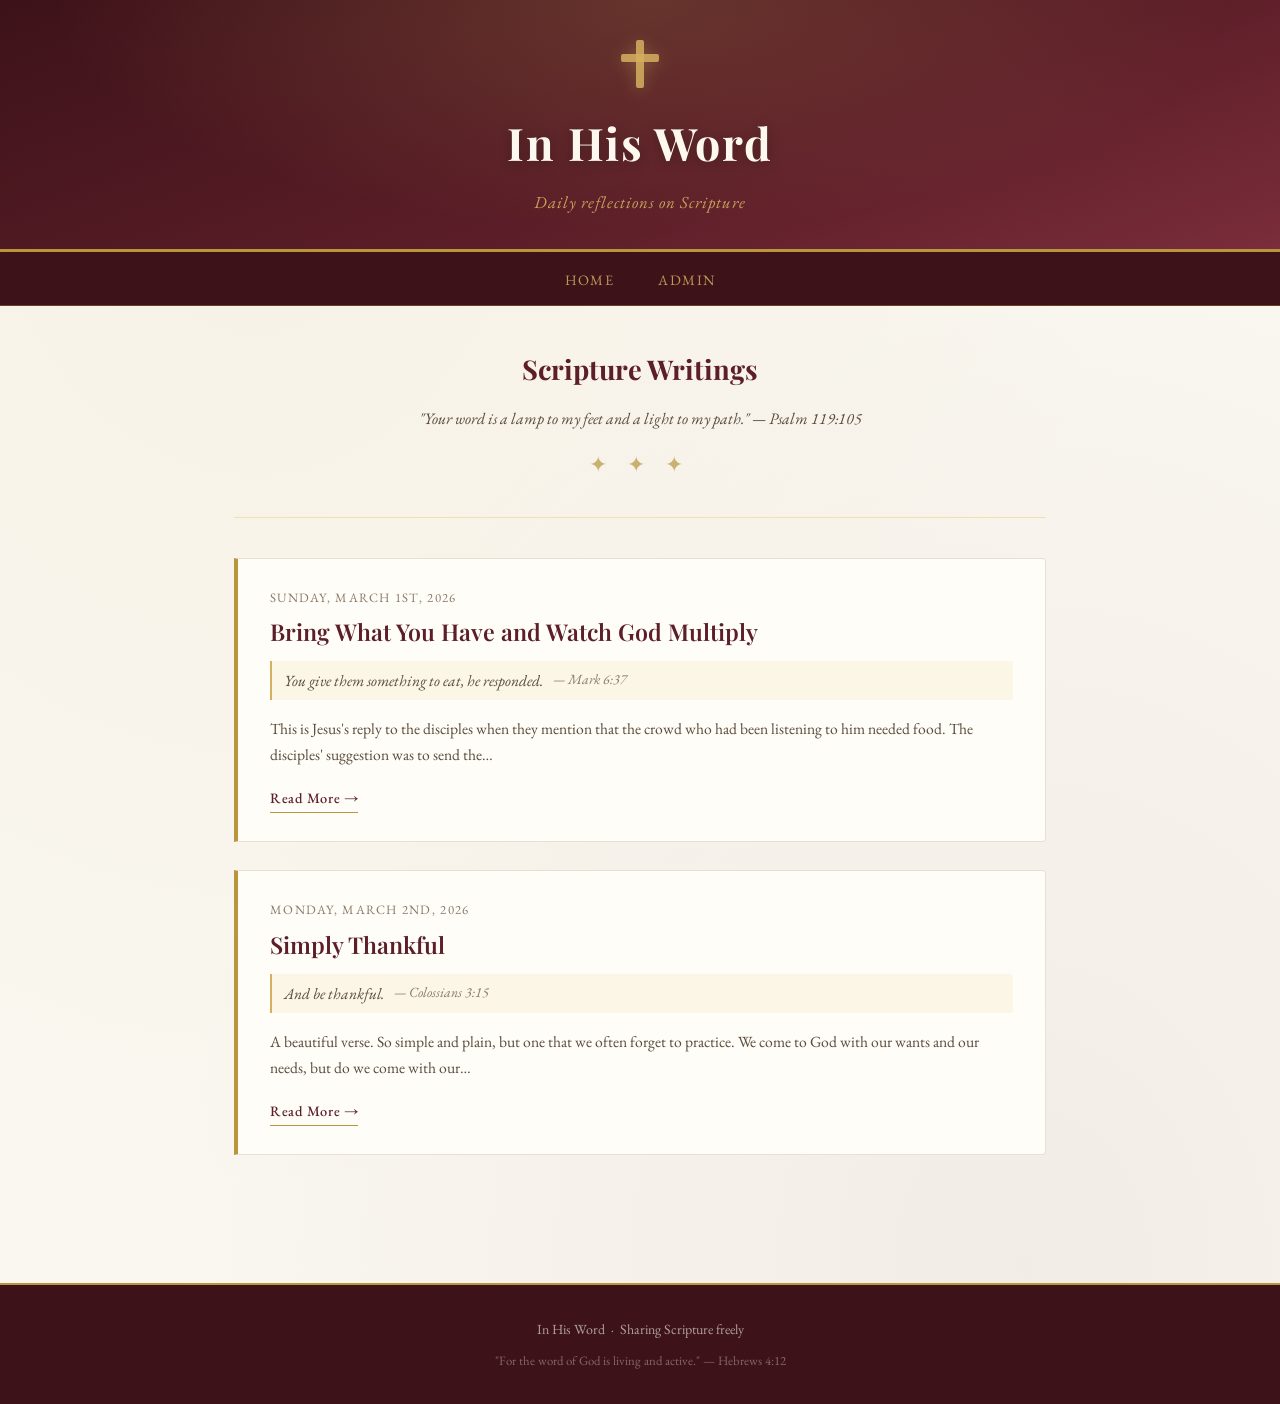
==== index.html @ f193660b "Initial commit: In HIs Word devotional website" ====
<!DOCTYPE html>
<html lang="en">
<head>
  <meta charset="UTF-8">
  <meta name="viewport" content="width=device-width, initial-scale=1.0">
  <title>In His Word – Daily Scripture Writings</title>
  <meta name="description" content="Daily devotional writings inspired by Scripture. Reflections on God's Word.">
  <link rel="stylesheet" href="css/styles.css">
  <!-- Favicon: small cross -->
  <link rel="icon" href="data:image/svg+xml,<svg xmlns='http://www.w3.org/2000/svg' viewBox='0 0 32 32'><rect x='13' y='2' width='6' height='28' rx='1' fill='%235c1e28'/><rect x='4' y='10' width='24' height='6' rx='1' fill='%235c1e28'/></svg>">
</head>
<body>

  <header>
    <!-- Cross icon -->
    <svg class="header-cross" width="38" height="48" viewBox="0 0 38 48" fill="none" xmlns="http://www.w3.org/2000/svg" aria-hidden="true">
      <rect x="15" y="0" width="8" height="48" rx="2" fill="rgba(212,176,96,0.85)"/>
      <rect x="0" y="14" width="38" height="8" rx="2" fill="rgba(212,176,96,0.85)"/>
    </svg>
    <h1 class="site-title">In His Word</h1>
    <p class="site-subtitle">Daily reflections on Scripture</p>
  </header>

  <nav>
    <a href="index.html">Home</a>
    <a href="admin.html">Admin</a>
  </nav>

  <main>
    <div class="section-header">
      <h2>Scripture Writings</h2>
      <p class="section-tagline">
        "Your word is a lamp to my feet and a light to my path." — Psalm 119:105
      </p>
      <span class="ornament">✦ ✦ ✦</span>
    </div>

    <div class="writings-grid" id="writings-container">
      <!-- Loaded by app.js -->
      <p style="text-align:center;color:var(--text-light);font-style:italic;">Loading writings…</p>
    </div>
  </main>

  <footer>
    <p>In His Word &nbsp;·&nbsp; Sharing Scripture freely</p>
    <p style="margin-top:0.5rem;font-size:0.8rem;opacity:0.6;">
      "For the word of God is living and active." — Hebrews 4:12
    </p>
  </footer>

  <script src="js/app.js"></script>
</body>
</html>
---- css/styles.css ----
@import url('https://fonts.googleapis.com/css2?family=Playfair+Display:ital,wght@0,400;0,600;0,700;1,400;1,600&family=EB+Garamond:ital,wght@0,400;0,500;1,400;1,500&display=swap');

:root {
  --parchment:       #faf7f0;
  --parchment-dark:  #f0ebe0;
  --parchment-mid:   #e8e0d0;
  --burgundy:        #5c1e28;
  --burgundy-light:  #7a2d3a;
  --burgundy-deep:   #3d1219;
  --gold:            #b8963e;
  --gold-light:      #d4b060;
  --gold-pale:       #f0e0b0;
  --text-dark:       #2a2018;
  --text-mid:        #5a4a3a;
  --text-light:      #8a7a6a;
  --white:           #fffdf8;
}

*, *::before, *::after { box-sizing: border-box; margin: 0; padding: 0; }

html { scroll-behavior: smooth; }

body {
  font-family: 'EB Garamond', Georgia, serif;
  font-size: 19px;
  line-height: 1.75;
  color: var(--text-dark);
  background-color: var(--parchment);
  background-image:
    radial-gradient(ellipse at 20% 10%, rgba(184,150,62,0.06) 0%, transparent 60%),
    radial-gradient(ellipse at 80% 90%, rgba(92,30,40,0.05) 0%, transparent 60%);
  min-height: 100vh;
}

/* ── HEADER ──────────────────────────────────────────── */
header {
  background: linear-gradient(160deg, var(--burgundy-deep) 0%, var(--burgundy) 60%, var(--burgundy-light) 100%);
  color: var(--white);
  padding: 2.5rem 1rem 2rem;
  text-align: center;
  position: relative;
  overflow: hidden;
  border-bottom: 3px solid var(--gold);
}

header::before {
  content: '';
  position: absolute; inset: 0;
  background:
    radial-gradient(ellipse at 50% 0%, rgba(212,176,96,0.18) 0%, transparent 65%);
  pointer-events: none;
}

.header-cross {
  display: block;
  margin: 0 auto 1rem;
  filter: drop-shadow(0 2px 8px rgba(212,176,96,0.4));
}

.site-title {
  font-family: 'Playfair Display', serif;
  font-size: clamp(1.8rem, 5vw, 2.8rem);
  font-weight: 700;
  letter-spacing: 0.04em;
  color: var(--white);
  text-shadow: 0 2px 12px rgba(0,0,0,0.3);
}

.site-title a { color: inherit; text-decoration: none; }

.site-subtitle {
  font-family: 'EB Garamond', serif;
  font-size: 1.05rem;
  color: var(--gold-light);
  font-style: italic;
  letter-spacing: 0.06em;
  margin-top: 0.35rem;
  opacity: 0.9;
}

/* ── NAV ─────────────────────────────────────────────── */
nav {
  background: var(--burgundy-deep);
  padding: 0.6rem 1rem;
  text-align: center;
  border-bottom: 1px solid rgba(184,150,62,0.35);
}

nav a {
  color: rgba(212,176,96,0.85);
  text-decoration: none;
  font-family: 'EB Garamond', serif;
  font-size: 0.9rem;
  letter-spacing: 0.1em;
  text-transform: uppercase;
  margin: 0 1.25rem;
  transition: color 0.2s;
}
nav a:hover { color: var(--gold-light); }

/* ── MAIN ────────────────────────────────────────────── */
main {
  max-width: 860px;
  margin: 0 auto;
  padding: 2.5rem 1.5rem 4rem;
}

/* ── SECTION HEADER ──────────────────────────────────── */
.section-header {
  text-align: center;
  margin-bottom: 2.5rem;
  padding-bottom: 2rem;
  border-bottom: 1px solid var(--gold-pale);
}

.section-header h2 {
  font-family: 'Playfair Display', serif;
  font-size: 1.7rem;
  color: var(--burgundy);
  margin-bottom: 0.75rem;
}

.section-tagline {
  color: var(--text-mid);
  font-style: italic;
  font-size: 1rem;
}

.ornament {
  color: var(--gold);
  font-size: 1.4rem;
  letter-spacing: 0.5rem;
  display: block;
  margin: 0.75rem 0 0;
  opacity: 0.7;
}

/* ── WRITINGS GRID ───────────────────────────────────── */
.writings-grid { display: grid; gap: 1.75rem; }

.writing-card {
  background: var(--white);
  border: 1px solid var(--parchment-mid);
  border-left: 4px solid var(--gold);
  border-radius: 0 4px 4px 0;
  padding: 1.75rem 2rem;
  text-decoration: none;
  color: inherit;
  display: block;
  transition: box-shadow 0.25s, transform 0.25s, border-left-color 0.25s;
}

.writing-card:hover {
  box-shadow: 0 6px 24px rgba(92,30,40,0.1), 0 1px 4px rgba(0,0,0,0.06);
  transform: translateY(-3px);
  border-left-color: var(--burgundy);
}

.card-date {
  font-size: 0.8rem;
  color: var(--text-light);
  letter-spacing: 0.1em;
  text-transform: uppercase;
  margin-bottom: 0.5rem;
}

.card-title {
  font-family: 'Playfair Display', serif;
  font-size: 1.45rem;
  font-weight: 600;
  color: var(--burgundy);
  line-height: 1.3;
  margin-bottom: 0.85rem;
}

.card-scripture {
  display: flex;
  align-items: flex-start;
  gap: 0.6rem;
  font-style: italic;
  color: var(--text-mid);
  font-size: 0.975rem;
  padding: 0.5rem 0.75rem;
  border-left: 2px solid var(--gold-light);
  background: rgba(240,224,176,0.25);
  border-radius: 0 3px 3px 0;
  margin-bottom: 1rem;
  line-height: 1.5;
}

.card-excerpt {
  color: var(--text-mid);
  font-size: 0.975rem;
  line-height: 1.65;
}

.read-more {
  display: inline-block;
  margin-top: 1.1rem;
  color: var(--burgundy);
  font-size: 0.9rem;
  font-weight: 500;
  letter-spacing: 0.04em;
  border-bottom: 1px solid var(--gold);
  padding-bottom: 2px;
}

/* ── INDIVIDUAL WRITING ──────────────────────────────── */
.back-link {
  display: inline-flex;
  align-items: center;
  gap: 0.4rem;
  color: var(--text-mid);
  text-decoration: none;
  font-size: 0.875rem;
  letter-spacing: 0.05em;
  text-transform: uppercase;
  margin-bottom: 2rem;
  transition: color 0.2s;
  border-bottom: 1px solid transparent;
  padding-bottom: 1px;
}
.back-link:hover { color: var(--burgundy); border-color: var(--gold); }

.writing-header {
  text-align: center;
  padding: 1rem 0 2.5rem;
  margin-bottom: 2.5rem;
  border-bottom: 1px solid var(--gold-pale);
  position: relative;
}

.writing-date {
  font-size: 0.8rem;
  color: var(--text-light);
  letter-spacing: 0.12em;
  text-transform: uppercase;
  margin-bottom: 1rem;
}

.writing-title {
  font-family: 'Playfair Display', serif;
  font-size: clamp(1.75rem, 4vw, 2.4rem);
  font-weight: 700;
  color: var(--burgundy);
  line-height: 1.25;
  margin-bottom: 1.75rem;
}

.main-scripture {
  max-width: 580px;
  margin: 0 auto;
  background: linear-gradient(135deg, rgba(240,224,176,0.6), rgba(240,224,176,0.3));
  border: 1px solid var(--gold-pale);
  border-left: 4px solid var(--gold);
  padding: 1.1rem 1.75rem 1.25rem;
  border-radius: 0 6px 6px 0;
  position: relative;
}

.main-scripture::before {
  content: '\201C';
  font-family: 'Playfair Display', serif;
  font-size: 4rem;
  color: var(--gold);
  opacity: 0.35;
  position: absolute;
  top: -0.5rem;
  left: 0.75rem;
  line-height: 1;
}

.main-scripture p {
  font-style: italic;
  font-size: 1.15rem;
  color: var(--text-dark);
  line-height: 1.65;
  margin: 0;
  padding-left: 1.5rem;
}

.scripture-ref {
  display: block;
  margin-top: 0.6rem;
  font-style: normal;
  font-size: 0.875rem;
  color: var(--text-mid);
  text-align: right;
  font-weight: 500;
  letter-spacing: 0.04em;
  padding-left: 1.5rem;
}

/* ── WRITING CONTENT ─────────────────────────────────── */
.writing-content {
  font-size: 1.075rem;
  line-height: 1.85;
  color: var(--text-dark);
}

.writing-content p { margin-bottom: 1.3rem; }

.writing-content blockquote {
  background: linear-gradient(135deg, rgba(240,224,176,0.5), rgba(240,224,176,0.2));
  border-left: 4px solid var(--gold);
  border: 1px solid var(--gold-pale);
  border-left: 4px solid var(--gold);
  margin: 1.75rem 0;
  padding: 1rem 1.5rem 1rem 1.75rem;
  border-radius: 0 6px 6px 0;
  font-style: italic;
  color: var(--text-dark);
  font-size: 1.05rem;
  position: relative;
}

.writing-content blockquote p { margin: 0; }

.writing-content strong {
  color: var(--burgundy);
  font-weight: 600;
}

.writing-content hr {
  border: none;
  border-top: 1px solid var(--gold-pale);
  margin: 2.5rem 0;
}

.writing-content ol,
.writing-content ul {
  margin: 1rem 0 1.25rem 1.75rem;
}

.writing-content li { margin-bottom: 0.5rem; }

/* Poem / verse block */
.poem {
  background: var(--parchment-dark);
  border: 1px solid var(--parchment-mid);
  border-top: 2px solid var(--gold);
  border-bottom: 2px solid var(--gold);
  padding: 1.75rem 2rem;
  text-align: center;
  font-style: italic;
  font-size: 1.1rem;
  line-height: 2.1;
  border-radius: 4px;
  margin: 2.5rem 0;
  color: var(--text-dark);
  position: relative;
}

.poem::before,
.poem::after {
  content: '✦';
  display: block;
  color: var(--gold);
  font-style: normal;
  font-size: 0.85rem;
  opacity: 0.6;
  margin-bottom: 0.75rem;
}
.poem::after { margin-bottom: 0; margin-top: 0.75rem; }

/* ── DECORATIVE DIVIDER ──────────────────────────────── */
.divider {
  display: flex;
  align-items: center;
  gap: 1rem;
  margin: 2.5rem 0;
  color: var(--gold);
}
.divider::before, .divider::after {
  content: '';
  flex: 1;
  height: 1px;
  background: linear-gradient(to right, transparent, var(--gold-pale), transparent);
}
.divider-icon { font-size: 1rem; opacity: 0.7; }

/* ── COMMENTS ────────────────────────────────────────── */
.comments-section {
  margin-top: 3.5rem;
  padding-top: 2.5rem;
  border-top: 1px solid var(--gold-pale);
}

.comments-section h3 {
  font-family: 'Playfair Display', serif;
  font-size: 1.35rem;
  color: var(--burgundy);
  text-align: center;
  margin-bottom: 0.5rem;
}

.comments-note {
  text-align: center;
  color: var(--text-light);
  font-size: 0.9rem;
  font-style: italic;
  margin-bottom: 1.5rem;
}

/* ── FOOTER ──────────────────────────────────────────── */
footer {
  background: var(--burgundy-deep);
  color: rgba(255,253,248,0.6);
  text-align: center;
  padding: 2rem 1rem;
  font-size: 0.875rem;
  border-top: 2px solid var(--gold);
  margin-top: 4rem;
}

footer p + p { margin-top: 0.4rem; }
footer a { color: var(--gold-light); text-decoration: none; }
footer a:hover { text-decoration: underline; }

/* ── ADMIN PAGE ──────────────────────────────────────── */
.admin-wrap {
  max-width: 720px;
  margin: 2.5rem auto;
}

.admin-box {
  background: var(--white);
  border: 1px solid var(--parchment-mid);
  border-radius: 6px;
  padding: 2.25rem 2.5rem;
  margin-bottom: 1.5rem;
}

.admin-box h2 {
  font-family: 'Playfair Display', serif;
  font-size: 1.5rem;
  color: var(--burgundy);
  margin-bottom: 0.4rem;
}

.admin-box .subtitle {
  color: var(--text-light);
  font-size: 0.9rem;
  font-style: italic;
  margin-bottom: 1.75rem;
  border-bottom: 1px solid var(--parchment-mid);
  padding-bottom: 1rem;
}

.form-row { display: grid; grid-template-columns: 1fr 1fr; gap: 1rem; }

.form-group { margin-bottom: 1.1rem; }

.form-group label {
  display: block;
  font-size: 0.85rem;
  color: var(--text-mid);
  letter-spacing: 0.04em;
  font-weight: 500;
  margin-bottom: 0.35rem;
  text-transform: uppercase;
}

.form-group input,
.form-group textarea,
.form-group select {
  width: 100%;
  padding: 0.6rem 0.85rem;
  border: 1px solid var(--parchment-mid);
  border-radius: 4px;
  font-family: 'EB Garamond', serif;
  font-size: 1rem;
  background: var(--parchment);
  color: var(--text-dark);
  transition: border-color 0.2s, box-shadow 0.2s;
  line-height: 1.5;
}

.form-group input[type="password"] {
  font-family: monospace;
  letter-spacing: 0.1em;
}

.form-group input:focus,
.form-group textarea:focus {
  outline: none;
  border-color: var(--gold);
  box-shadow: 0 0 0 3px rgba(184,150,62,0.15);
}

.form-group textarea {
  min-height: 280px;
  resize: vertical;
  font-size: 0.95rem;
  line-height: 1.6;
}

.field-hint {
  font-size: 0.8rem;
  color: var(--text-light);
  font-style: italic;
  margin-top: 0.25rem;
}

.btn {
  display: inline-flex;
  align-items: center;
  gap: 0.5rem;
  background: var(--burgundy);
  color: var(--white);
  border: none;
  padding: 0.7rem 2rem;
  font-family: 'EB Garamond', serif;
  font-size: 1rem;
  letter-spacing: 0.06em;
  cursor: pointer;
  border-radius: 4px;
  transition: background 0.2s, transform 0.15s;
}
.btn:hover { background: var(--burgundy-light); transform: translateY(-1px); }
.btn:active { transform: translateY(0); }
.btn:disabled { opacity: 0.55; cursor: not-allowed; transform: none; }
.btn-sm { padding: 0.45rem 1.2rem; font-size: 0.9rem; }

.status-msg {
  margin-top: 1rem;
  padding: 0.75rem 1rem;
  border-radius: 4px;
  font-size: 0.95rem;
  display: none;
}
.status-msg.show { display: block; }
.status-success { background: #d4edda; color: #155724; border: 1px solid #c3e6cb; }
.status-error   { background: #f8d7da; color: #721c24; border: 1px solid #f5c6cb; }
.status-info    { background: #d1ecf1; color: #0c5460; border: 1px solid #bee5eb; }

.settings-toggle {
  color: var(--text-light);
  font-size: 0.85rem;
  cursor: pointer;
  display: flex;
  align-items: center;
  gap: 0.4rem;
  margin-bottom: 0.75rem;
  user-select: none;
}
.settings-toggle:hover { color: var(--burgundy); }

.preview-panel {
  background: var(--parchment);
  border: 1px solid var(--parchment-mid);
  border-radius: 4px;
  padding: 1rem 1.25rem;
  font-size: 0.95rem;
  line-height: 1.7;
  min-height: 120px;
  color: var(--text-dark);
  margin-top: 0.5rem;
}

.preview-panel blockquote {
  background: rgba(240,224,176,0.4);
  border-left: 3px solid var(--gold);
  padding: 0.5rem 1rem;
  font-style: italic;
  margin: 0.75rem 0;
  border-radius: 0 3px 3px 0;
}

.preview-panel strong { color: var(--burgundy); }

/* ── 404 PAGE ────────────────────────────────────────── */
.not-found {
  text-align: center;
  padding: 4rem 1rem;
}
.not-found h2 {
  font-family: 'Playfair Display', serif;
  color: var(--burgundy);
  font-size: 2rem;
  margin-bottom: 1rem;
}
.not-found p { color: var(--text-mid); margin-bottom: 1.5rem; }

/* ── RESPONSIVE ──────────────────────────────────────── */
@media (max-width: 640px) {
  header { padding: 2rem 1rem 1.5rem; }
  main { padding: 1.75rem 1rem 3rem; }
  .writing-card { padding: 1.25rem 1.25rem; }
  .admin-box { padding: 1.5rem 1.25rem; }
  .form-row { grid-template-columns: 1fr; }
  .main-scripture p { padding-left: 0.5rem; }
  .main-scripture::before { display: none; }
}

@media (max-width: 400px) {
  .writing-title { font-size: 1.6rem; }
  body { font-size: 17px; }
}
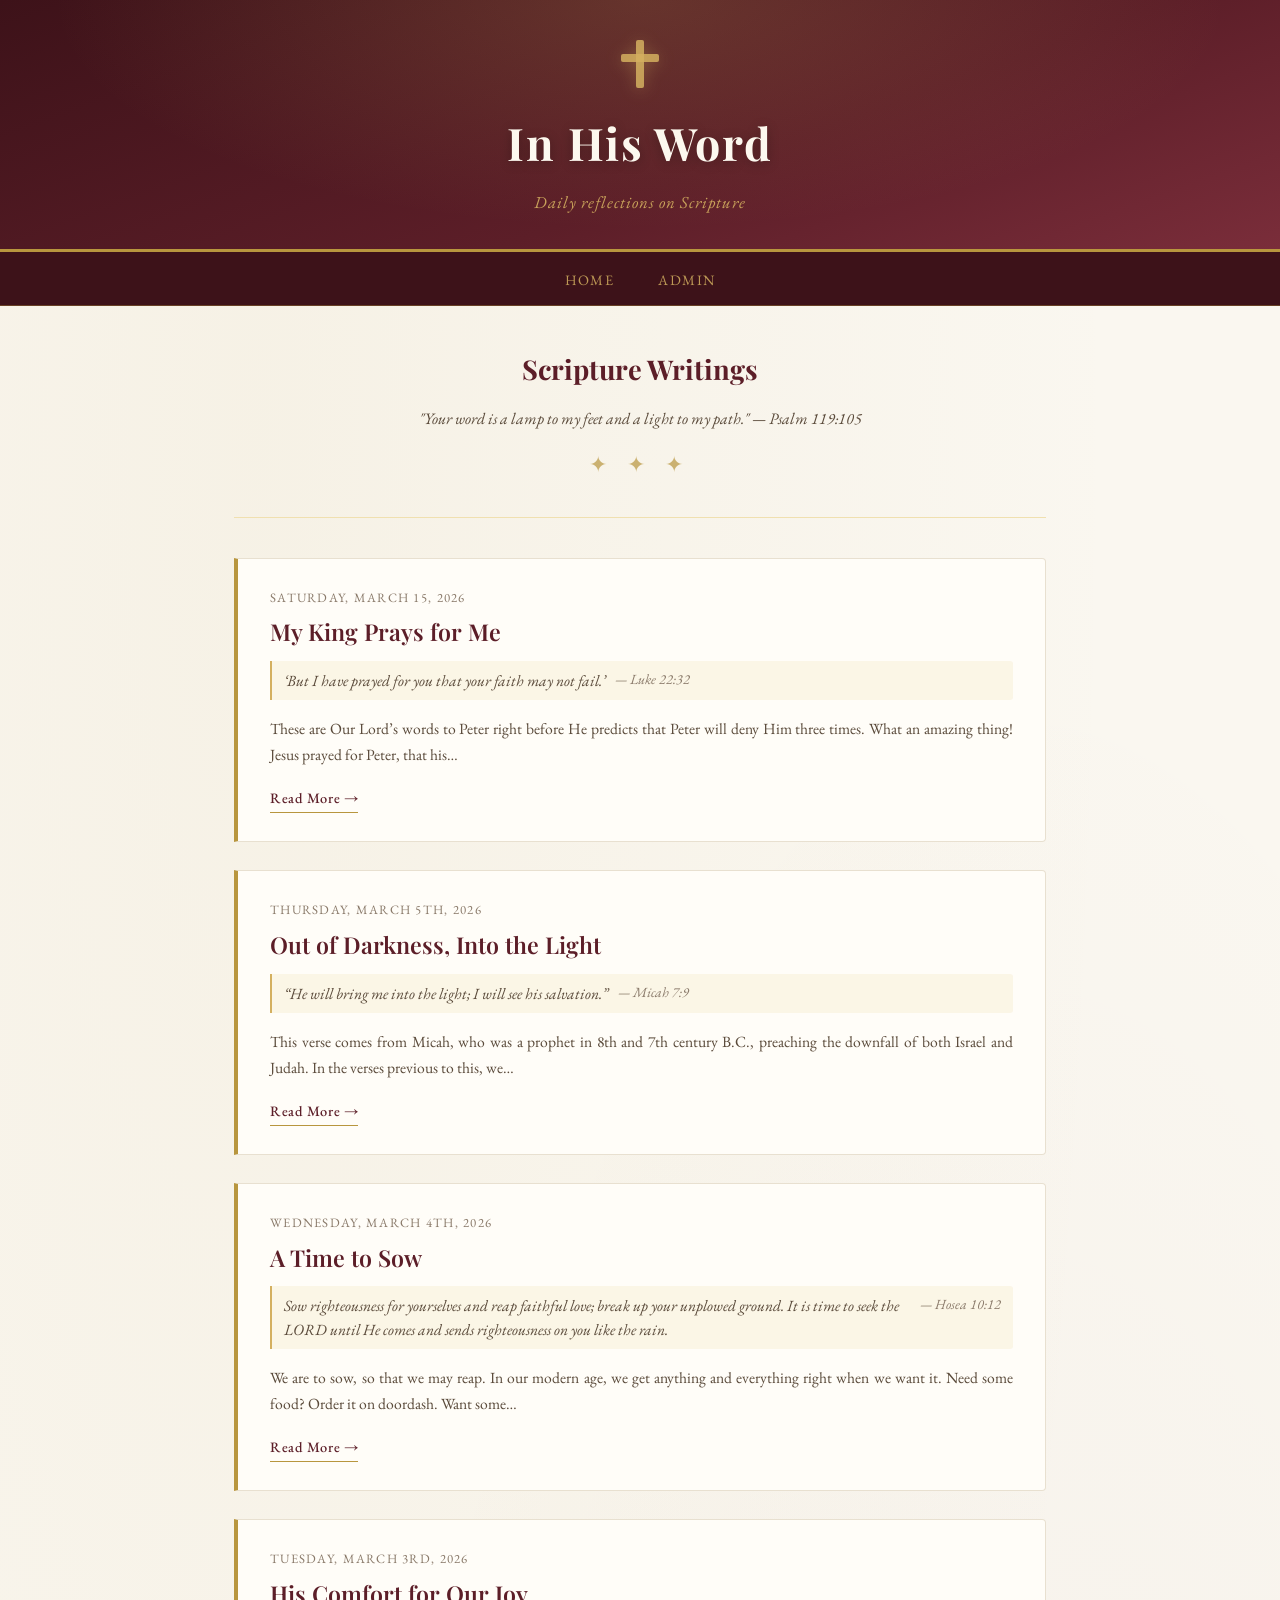
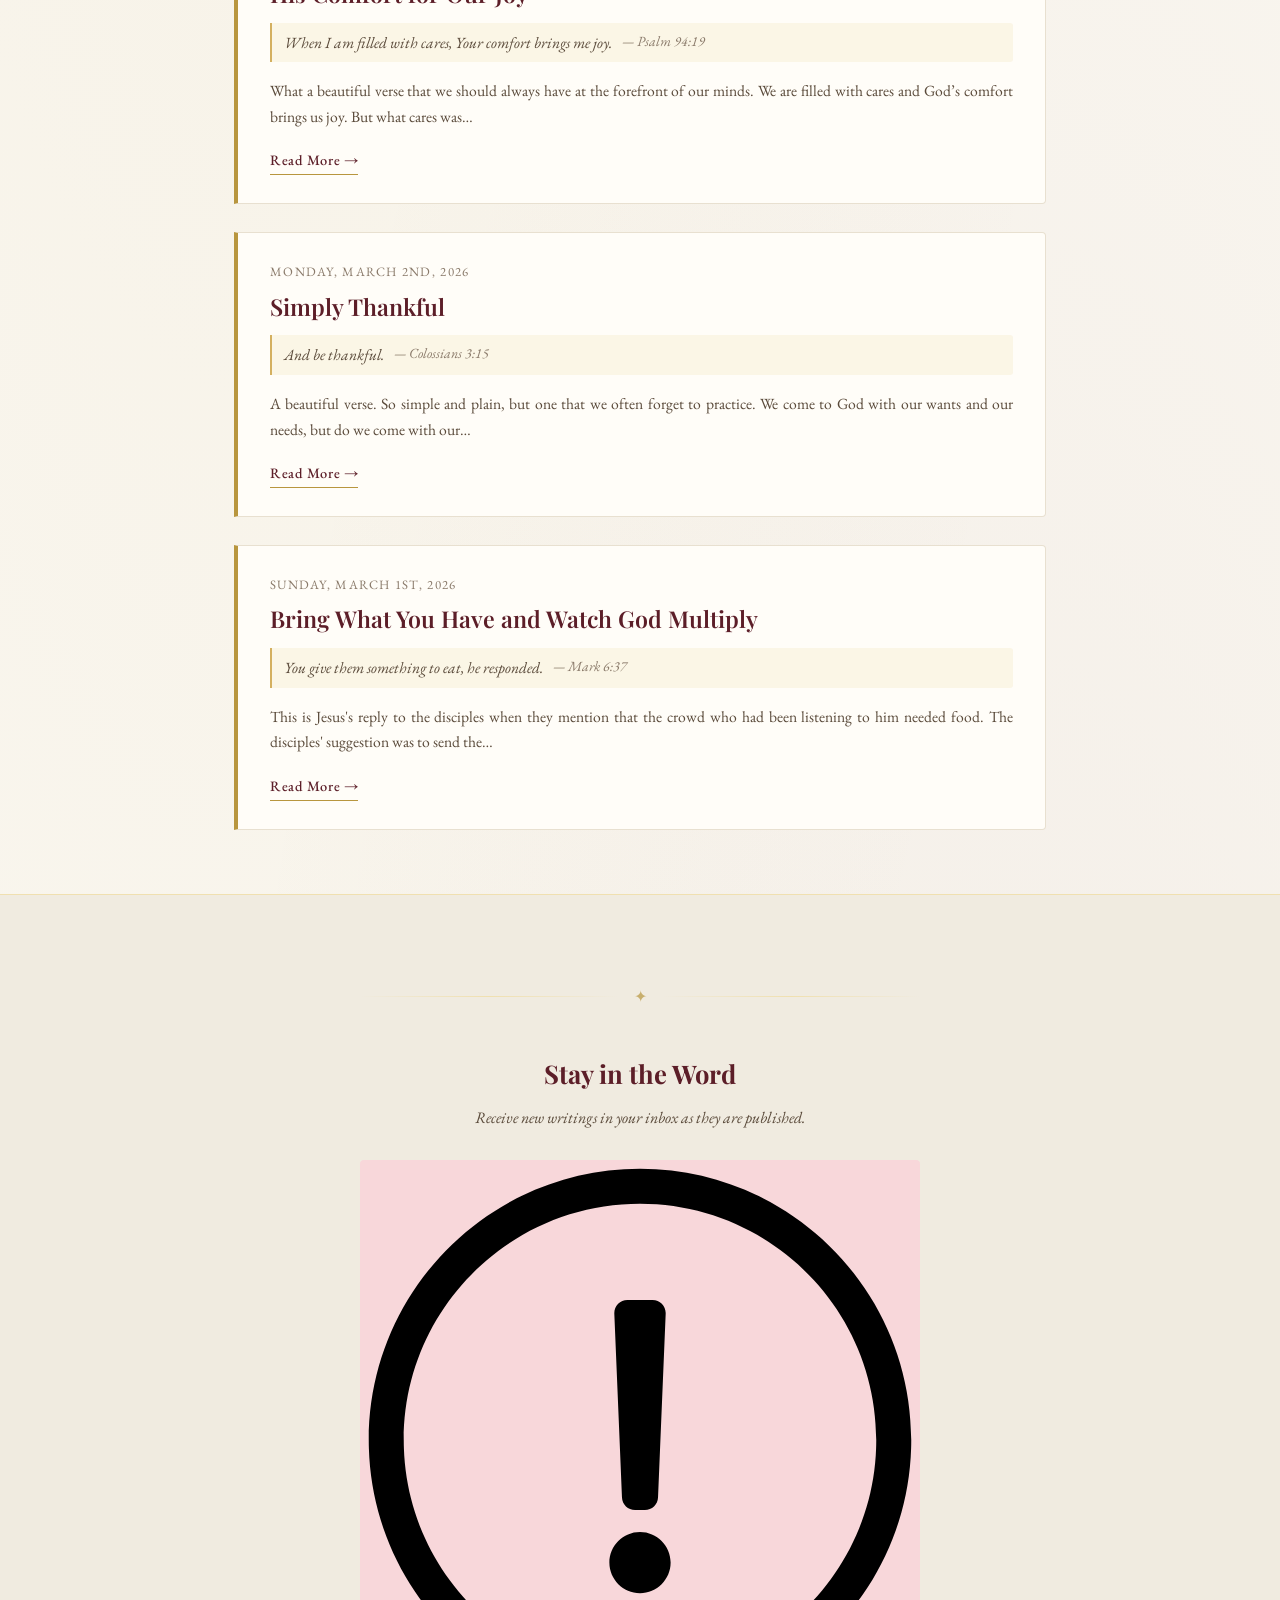
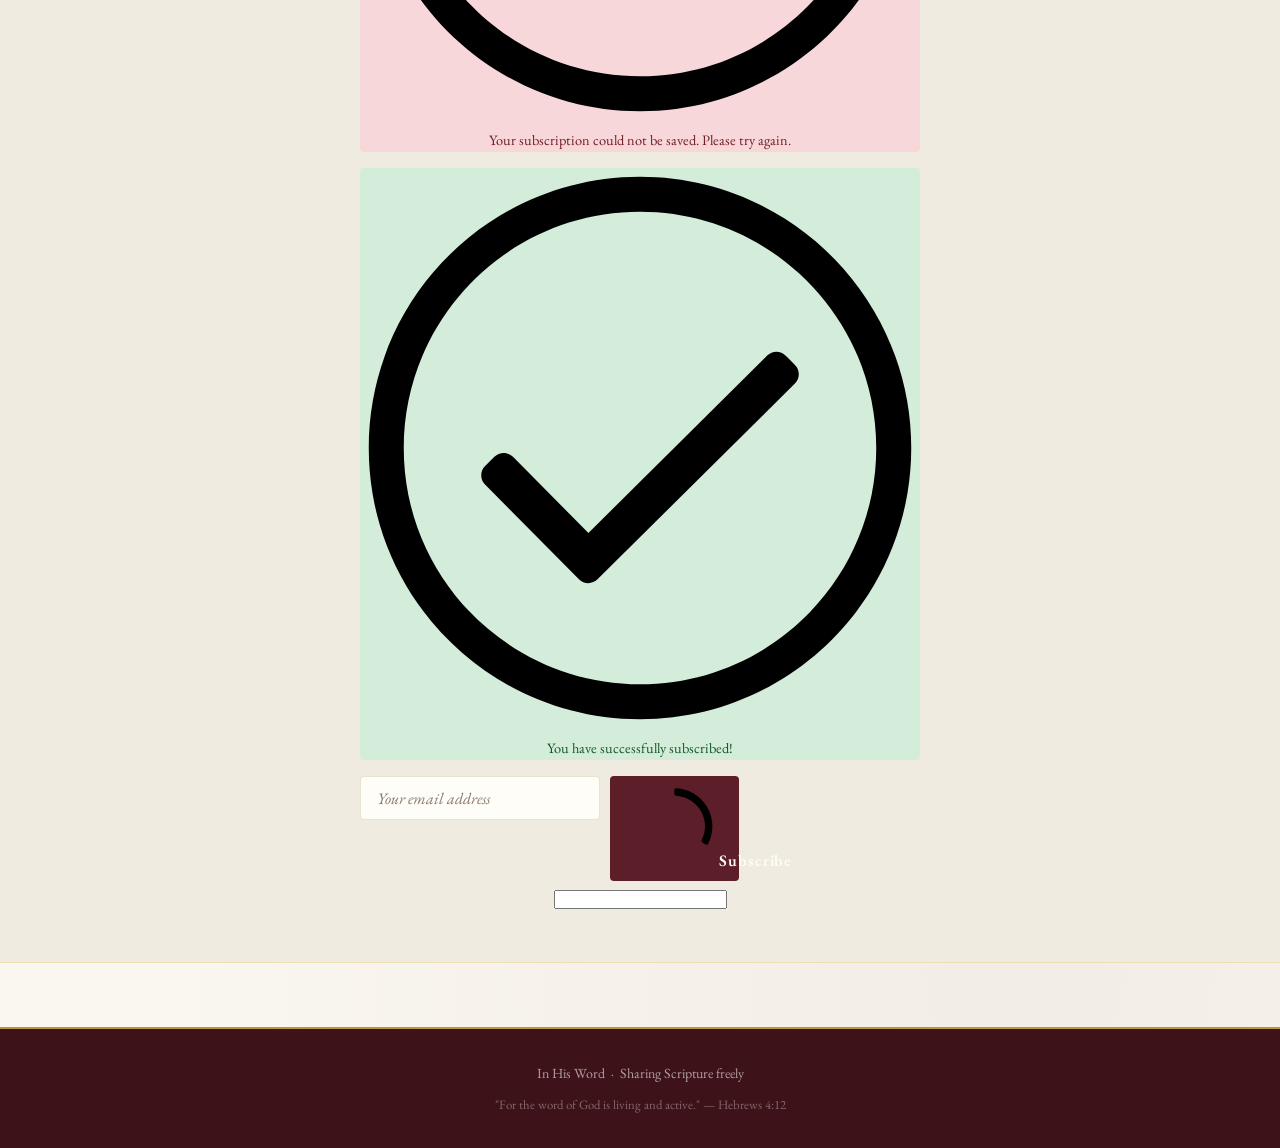
==== commit d51e65a1: "Add Brevo email subscription form to homepage Co-Authored-By: Claude Sonnet 4.6 <noreply@anthropic.c" ====
--- a/index.html
+++ b/index.html
@@ -6,6 +6,7 @@
   <title>In His Word – Daily Scripture Writings</title>
   <meta name="description" content="Daily devotional writings inspired by Scripture. Reflections on God's Word.">
   <link rel="stylesheet" href="css/styles.css">
+  <link rel="stylesheet" href="https://sibforms.com/forms/end-form/build/sib-styles.css">
   <!-- Favicon: small cross -->
   <link rel="icon" href="data:image/svg+xml,<svg xmlns='http://www.w3.org/2000/svg' viewBox='0 0 32 32'><rect x='13' y='2' width='6' height='28' rx='1' fill='%235c1e28'/><rect x='4' y='10' width='24' height='6' rx='1' fill='%235c1e28'/></svg>">
 </head>
@@ -41,6 +42,50 @@
     </div>
   </main>
 
+  <section class="subscribe-section">
+    <div class="subscribe-inner">
+      <div class="divider"><span class="divider-icon">✦</span></div>
+      <h2 class="subscribe-title">Stay in the Word</h2>
+      <p class="subscribe-desc">Receive new writings in your inbox as they are published.</p>
+
+      <div id="sib-form-container" class="sib-form-container">
+        <div id="error-message" class="sib-form-message-panel subscribe-msg-error">
+          <div class="sib-form-message-panel__text sib-form-message-panel__text--center">
+            <svg viewBox="0 0 512 512" class="sib-icon sib-notification__icon"><path d="M256 40c118.621 0 216 96.075 216 216 0 119.291-96.61 216-216 216-119.244 0-216-96.562-216-216 0-119.203 96.602-216 216-216m0-32C119.043 8 8 119.083 8 256c0 136.997 111.043 248 248 248s248-111.003 248-248C504 119.083 392.957 8 256 8zm-11.49 120h22.979c6.823 0 12.274 5.682 11.99 12.5l-7 168c-.268 6.428-5.556 11.5-11.99 11.5h-8.979c-6.433 0-11.722-5.073-11.99-11.5l-7-168c-.283-6.818 5.167-12.5 11.99-12.5zM256 340c-15.464 0-28 12.536-28 28s12.536 28 28 28 28-12.536 28-28-12.536-28-28-28z"/></svg>
+            <span class="sib-form-message-panel__inner-text">Your subscription could not be saved. Please try again.</span>
+          </div>
+        </div>
+        <div id="success-message" class="sib-form-message-panel subscribe-msg-success">
+          <div class="sib-form-message-panel__text sib-form-message-panel__text--center">
+            <svg viewBox="0 0 512 512" class="sib-icon sib-notification__icon"><path d="M256 8C119.033 8 8 119.033 8 256s111.033 248 248 248 248-111.033 248-248S392.967 8 256 8zm0 464c-118.664 0-216-96.055-216-216 0-118.663 96.055-216 216-216 118.664 0 216 96.055 216 216 0 118.663-96.055 216-216 216zm141.63-274.961L217.15 376.071c-4.705 4.667-12.303 4.637-16.97-.068l-85.878-86.572c-4.667-4.705-4.637-12.303.068-16.97l8.52-8.451c4.705-4.667 12.303-4.637 16.97.068l68.976 69.533 163.441-162.13c4.705-4.667 12.303-4.637 16.97.068l8.451 8.52c4.668 4.705 4.637 12.303-.068 16.97z"/></svg>
+            <span class="sib-form-message-panel__inner-text">You have successfully subscribed!</span>
+          </div>
+        </div>
+
+        <form id="sib-form" method="POST" action="https://75bbb598.sibforms.com/serve/[base64]" data-type="subscription">
+          <div class="subscribe-form-row">
+            <div class="sib-input sib-form-block">
+              <div class="form__entry entry_block">
+                <div class="form__label-row">
+                  <div class="entry__field">
+                    <input class="input subscribe-email-input" type="text" id="EMAIL" name="EMAIL" autocomplete="off" placeholder="Your email address" data-required="true" required />
+                  </div>
+                </div>
+                <label class="entry__error entry__error--primary subscribe-entry-error"></label>
+              </div>
+            </div>
+            <button class="sib-form-block__button sib-form-block__button-with-loader subscribe-btn" form="sib-form" type="submit">
+              <svg class="icon clickable__icon progress-indicator__icon sib-hide-loader-icon" viewBox="0 0 512 512"><path d="M460.116 373.846l-20.823-12.022c-5.541-3.199-7.54-10.159-4.663-15.874 30.137-59.886 28.343-131.652-5.386-189.946-33.641-58.394-94.896-95.833-161.827-99.676C261.028 55.961 256 50.751 256 44.352V20.309c0-6.904 5.808-12.337 12.703-11.982 83.556 4.306 160.163 50.864 202.11 123.677 42.063 72.696 44.079 162.316 6.031 236.832-3.14 6.148-10.75 8.461-16.728 5.01z"/></svg>
+              Subscribe
+            </button>
+          </div>
+          <input type="text" name="email_address_check" value="" class="input--hidden">
+          <input type="hidden" name="locale" value="en">
+        </form>
+      </div>
+    </div>
+  </section>
+
   <footer>
     <p>In His Word &nbsp;·&nbsp; Sharing Scripture freely</p>
     <p style="margin-top:0.5rem;font-size:0.8rem;opacity:0.6;">
@@ -49,5 +94,14 @@
   </footer>
 
   <script src="js/app.js"></script>
+  <script>
+    window.REQUIRED_CODE_ERROR_MESSAGE = 'Please choose a country code';
+    window.LOCALE = 'en';
+    window.EMAIL_INVALID_MESSAGE = window.SMS_INVALID_MESSAGE = "The information provided is invalid. Please review the field format and try again.";
+    window.REQUIRED_ERROR_MESSAGE = "This field cannot be left blank.";
+    window.GENERIC_INVALID_MESSAGE = "The information provided is invalid. Please review the field format and try again.";
+    window.translation = {common: {selectedList: '{quantity} list selected', selectedLists: '{quantity} lists selected'}};
+  </script>
+  <script src="https://sibforms.com/forms/end-form/build/main.js"></script>
 </body>
 </html>
--- a/css/styles.css
+++ b/css/styles.css
@@ -192,6 +192,8 @@
   color: var(--text-mid);
   font-size: 0.975rem;
   line-height: 1.65;
+  text-align: justify;
+  hyphens: auto;
 }
 
 .read-more {
@@ -250,11 +252,10 @@
 .main-scripture {
   max-width: 580px;
   margin: 0 auto;
-  background: linear-gradient(135deg, rgba(240,224,176,0.6), rgba(240,224,176,0.3));
-  border: 1px solid var(--gold-pale);
-  border-left: 4px solid var(--gold);
-  padding: 1.1rem 1.75rem 1.25rem;
-  border-radius: 0 6px 6px 0;
+  background: rgba(240,224,176,0.22);
+  border-left: 2px solid var(--gold);
+  padding: 1rem 1.75rem 1.1rem;
+  border-radius: 0 4px 4px 0;
   position: relative;
 }
 
@@ -296,22 +297,22 @@
   font-size: 1.075rem;
   line-height: 1.85;
   color: var(--text-dark);
+  text-align: justify;
+  hyphens: auto;
 }
 
 .writing-content p { margin-bottom: 1.3rem; }
 
 .writing-content blockquote {
-  background: linear-gradient(135deg, rgba(240,224,176,0.5), rgba(240,224,176,0.2));
-  border-left: 4px solid var(--gold);
-  border: 1px solid var(--gold-pale);
-  border-left: 4px solid var(--gold);
-  margin: 1.75rem 0;
-  padding: 1rem 1.5rem 1rem 1.75rem;
-  border-radius: 0 6px 6px 0;
+  background: rgba(240,224,176,0.18);
+  border-left: 2px solid var(--gold);
+  margin: 1.5rem 0;
+  padding: 0.65rem 1.25rem 0.65rem 1.4rem;
+  border-radius: 0 3px 3px 0;
   font-style: italic;
   color: var(--text-dark);
   font-size: 1.05rem;
-  position: relative;
+  text-align: left;
 }
 
 .writing-content blockquote p { margin: 0; }
@@ -400,6 +401,134 @@
   font-size: 0.9rem;
   font-style: italic;
   margin-bottom: 1.5rem;
+}
+
+/* ── SUBSCRIBE SECTION ───────────────────────────────── */
+.subscribe-section {
+  background: var(--parchment-dark);
+  border-top: 1px solid var(--gold-pale);
+  border-bottom: 1px solid var(--gold-pale);
+  padding: 3rem 1.5rem;
+}
+
+.subscribe-inner {
+  max-width: 560px;
+  margin: 0 auto;
+  text-align: center;
+}
+
+.subscribe-title {
+  font-family: 'Playfair Display', serif;
+  font-size: 1.6rem;
+  color: var(--burgundy);
+  margin-bottom: 0.5rem;
+}
+
+.subscribe-desc {
+  color: var(--text-mid);
+  font-style: italic;
+  font-size: 1rem;
+  margin-bottom: 1.75rem;
+}
+
+.subscribe-form-row {
+  display: flex;
+  gap: 0.6rem;
+  align-items: flex-start;
+}
+
+.subscribe-email-input {
+  flex: 1;
+  padding: 0.65rem 1rem !important;
+  border: 1px solid var(--parchment-mid) !important;
+  border-radius: 4px !important;
+  font-family: 'EB Garamond', serif !important;
+  font-size: 1rem !important;
+  background: var(--white) !important;
+  color: var(--text-dark) !important;
+  transition: border-color 0.2s, box-shadow 0.2s !important;
+}
+
+.subscribe-email-input:focus {
+  outline: none !important;
+  border-color: var(--gold) !important;
+  box-shadow: 0 0 0 3px rgba(184,150,62,0.15) !important;
+}
+
+.subscribe-email-input::placeholder {
+  color: var(--text-light) !important;
+  font-style: italic;
+}
+
+.subscribe-btn {
+  background: var(--burgundy) !important;
+  color: var(--white) !important;
+  border: none !important;
+  border-radius: 4px !important;
+  padding: 0.65rem 1.6rem !important;
+  font-family: 'EB Garamond', serif !important;
+  font-size: 1rem !important;
+  font-weight: 600 !important;
+  letter-spacing: 0.06em !important;
+  cursor: pointer !important;
+  transition: background 0.2s, transform 0.15s !important;
+  white-space: nowrap;
+}
+
+.subscribe-btn:hover {
+  background: var(--burgundy-light) !important;
+  transform: translateY(-1px);
+}
+
+.subscribe-msg-error {
+  font-size: 0.9rem !important;
+  font-family: 'EB Garamond', serif !important;
+  color: #721c24 !important;
+  background-color: #f8d7da !important;
+  border-color: #f5c6cb !important;
+  border-radius: 4px !important;
+  margin-bottom: 1rem;
+  max-width: 100% !important;
+}
+
+.subscribe-msg-success {
+  font-size: 0.9rem !important;
+  font-family: 'EB Garamond', serif !important;
+  color: #155724 !important;
+  background-color: #d4edda !important;
+  border-color: #c3e6cb !important;
+  border-radius: 4px !important;
+  margin-bottom: 1rem;
+  max-width: 100% !important;
+}
+
+.subscribe-entry-error {
+  font-size: 0.8rem !important;
+  font-family: 'EB Garamond', serif !important;
+  color: #721c24 !important;
+  background: transparent !important;
+  border: none !important;
+  text-align: left;
+  display: block;
+  margin-top: 0.25rem;
+}
+
+/* Hide Brevo's default container border/bg */
+#sib-form-container .sib-form-container {
+  background: transparent !important;
+  border: none !important;
+  padding: 0 !important;
+}
+
+#sib-container {
+  background: transparent !important;
+  border: none !important;
+  max-width: 100% !important;
+}
+
+@media (max-width: 480px) {
+  .subscribe-form-row { flex-direction: column; }
+  .subscribe-btn { width: 100% !important; }
 }
 
 /* ── FOOTER ──────────────────────────────────────────── */
@@ -559,8 +688,8 @@
 }
 
 .preview-panel blockquote {
-  background: rgba(240,224,176,0.4);
-  border-left: 3px solid var(--gold);
+  background: rgba(240,224,176,0.18);
+  border-left: 2px solid var(--gold);
   padding: 0.5rem 1rem;
   font-style: italic;
   margin: 0.75rem 0;
@@ -581,6 +710,64 @@
   margin-bottom: 1rem;
 }
 .not-found p { color: var(--text-mid); margin-bottom: 1.5rem; }
+
+/* ── EDIT WRITING LIST ───────────────────────────────── */
+.edit-list { margin-top: 0.75rem; }
+
+.edit-item {
+  display: block;
+  width: 100%;
+  text-align: left;
+  padding: 0.7rem 1rem;
+  border: 1px solid var(--parchment-mid);
+  border-radius: 4px;
+  background: var(--parchment);
+  cursor: pointer;
+  margin-bottom: 0.5rem;
+  transition: background 0.2s, border-color 0.2s;
+  font-family: 'EB Garamond', serif;
+}
+.edit-item:hover { background: rgba(240,224,176,0.45); border-color: var(--gold-light); }
+.edit-item.active { border-color: var(--gold); background: rgba(240,224,176,0.4); }
+
+.edit-item-date {
+  display: block;
+  font-size: 0.75rem;
+  text-transform: uppercase;
+  letter-spacing: 0.08em;
+  color: var(--text-light);
+  margin-bottom: 0.15rem;
+}
+.edit-item-title {
+  display: block;
+  font-family: 'Playfair Display', serif;
+  color: var(--burgundy);
+  font-size: 1rem;
+  line-height: 1.3;
+}
+
+.mode-badge {
+  display: inline-block;
+  font-size: 0.75rem;
+  background: var(--gold-pale);
+  color: var(--text-mid);
+  border: 1px solid var(--gold-light);
+  border-radius: 20px;
+  padding: 0.15rem 0.65rem;
+  letter-spacing: 0.05em;
+  vertical-align: middle;
+  margin-left: 0.6rem;
+  font-family: 'EB Garamond', serif;
+  font-weight: 500;
+}
+.mode-badge.editing { background: rgba(92,30,40,0.1); color: var(--burgundy); border-color: var(--burgundy-light); }
+
+.btn-ghost {
+  background: transparent;
+  color: var(--text-mid);
+  border: 1px solid var(--parchment-mid);
+}
+.btn-ghost:hover { background: var(--parchment-dark); color: var(--text-dark); border-color: var(--parchment-mid); }
 
 /* ── RESPONSIVE ──────────────────────────────────────── */
 @media (max-width: 640px) {
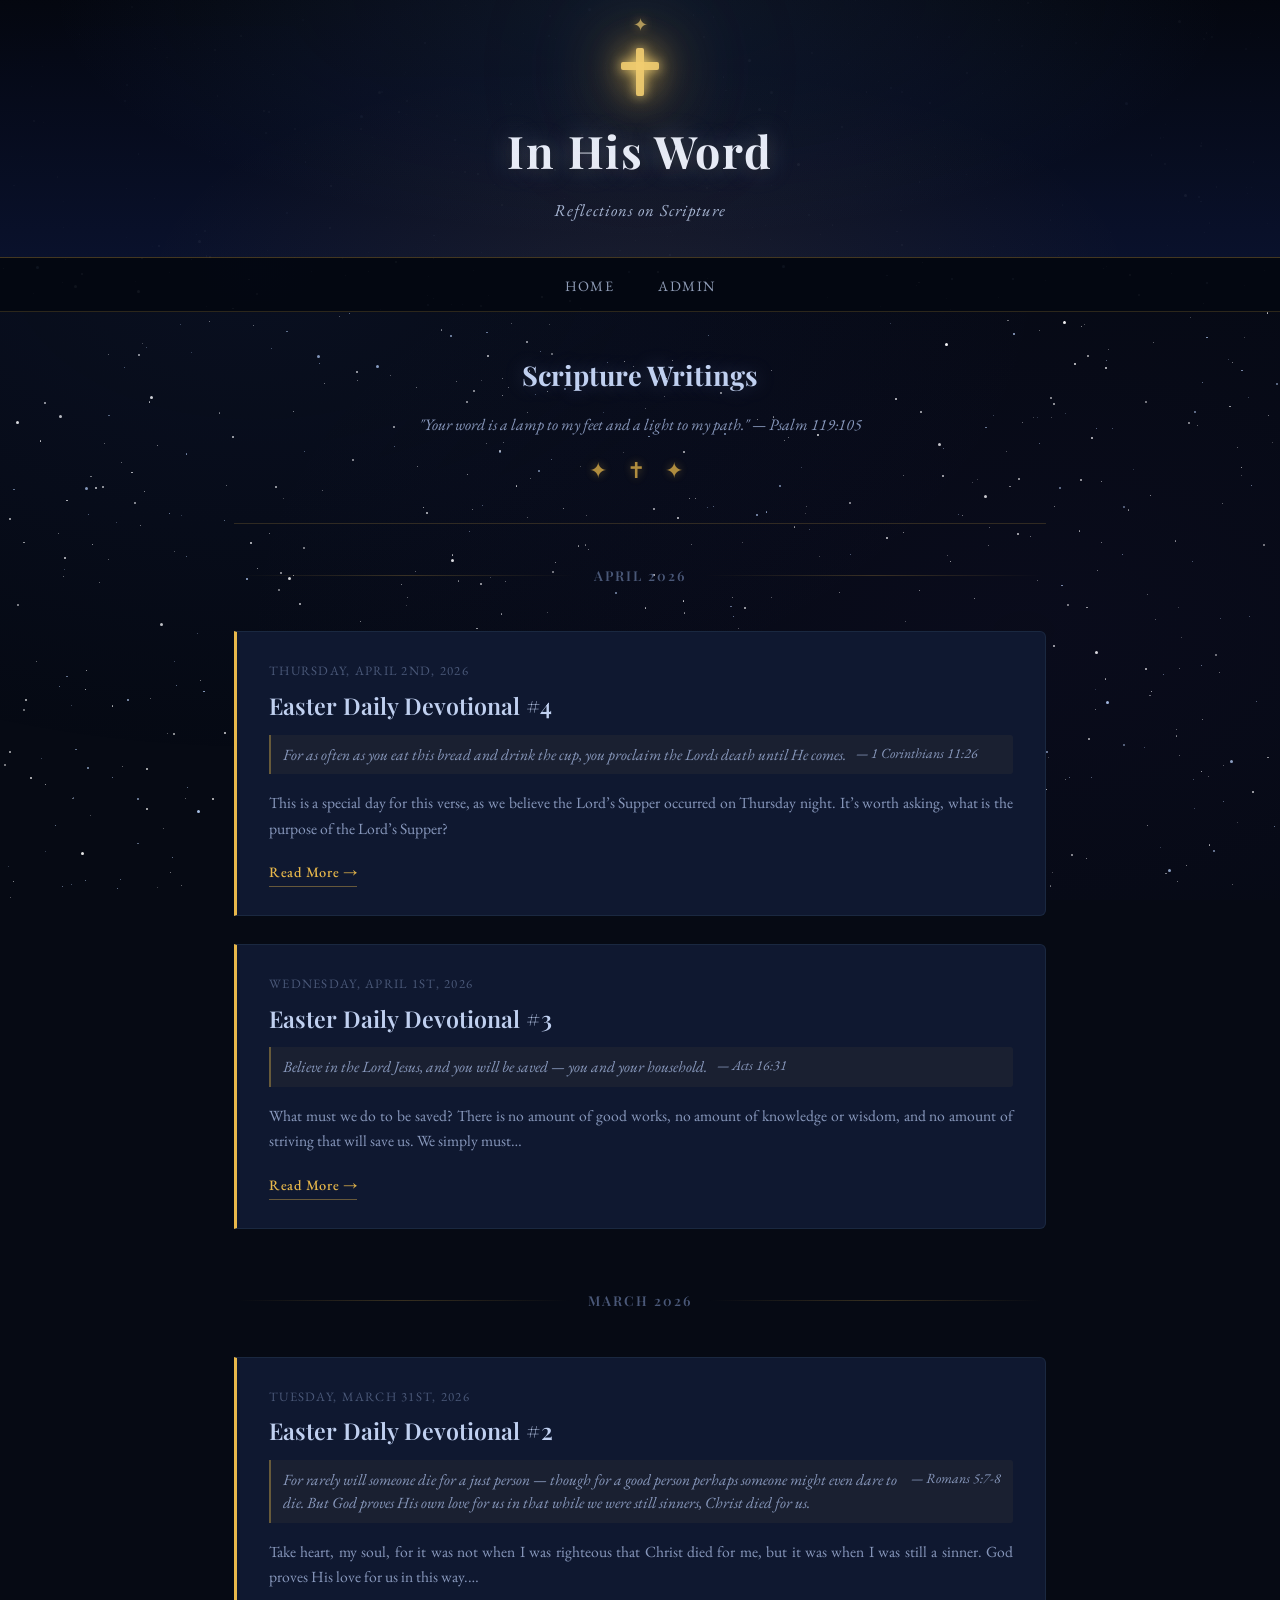
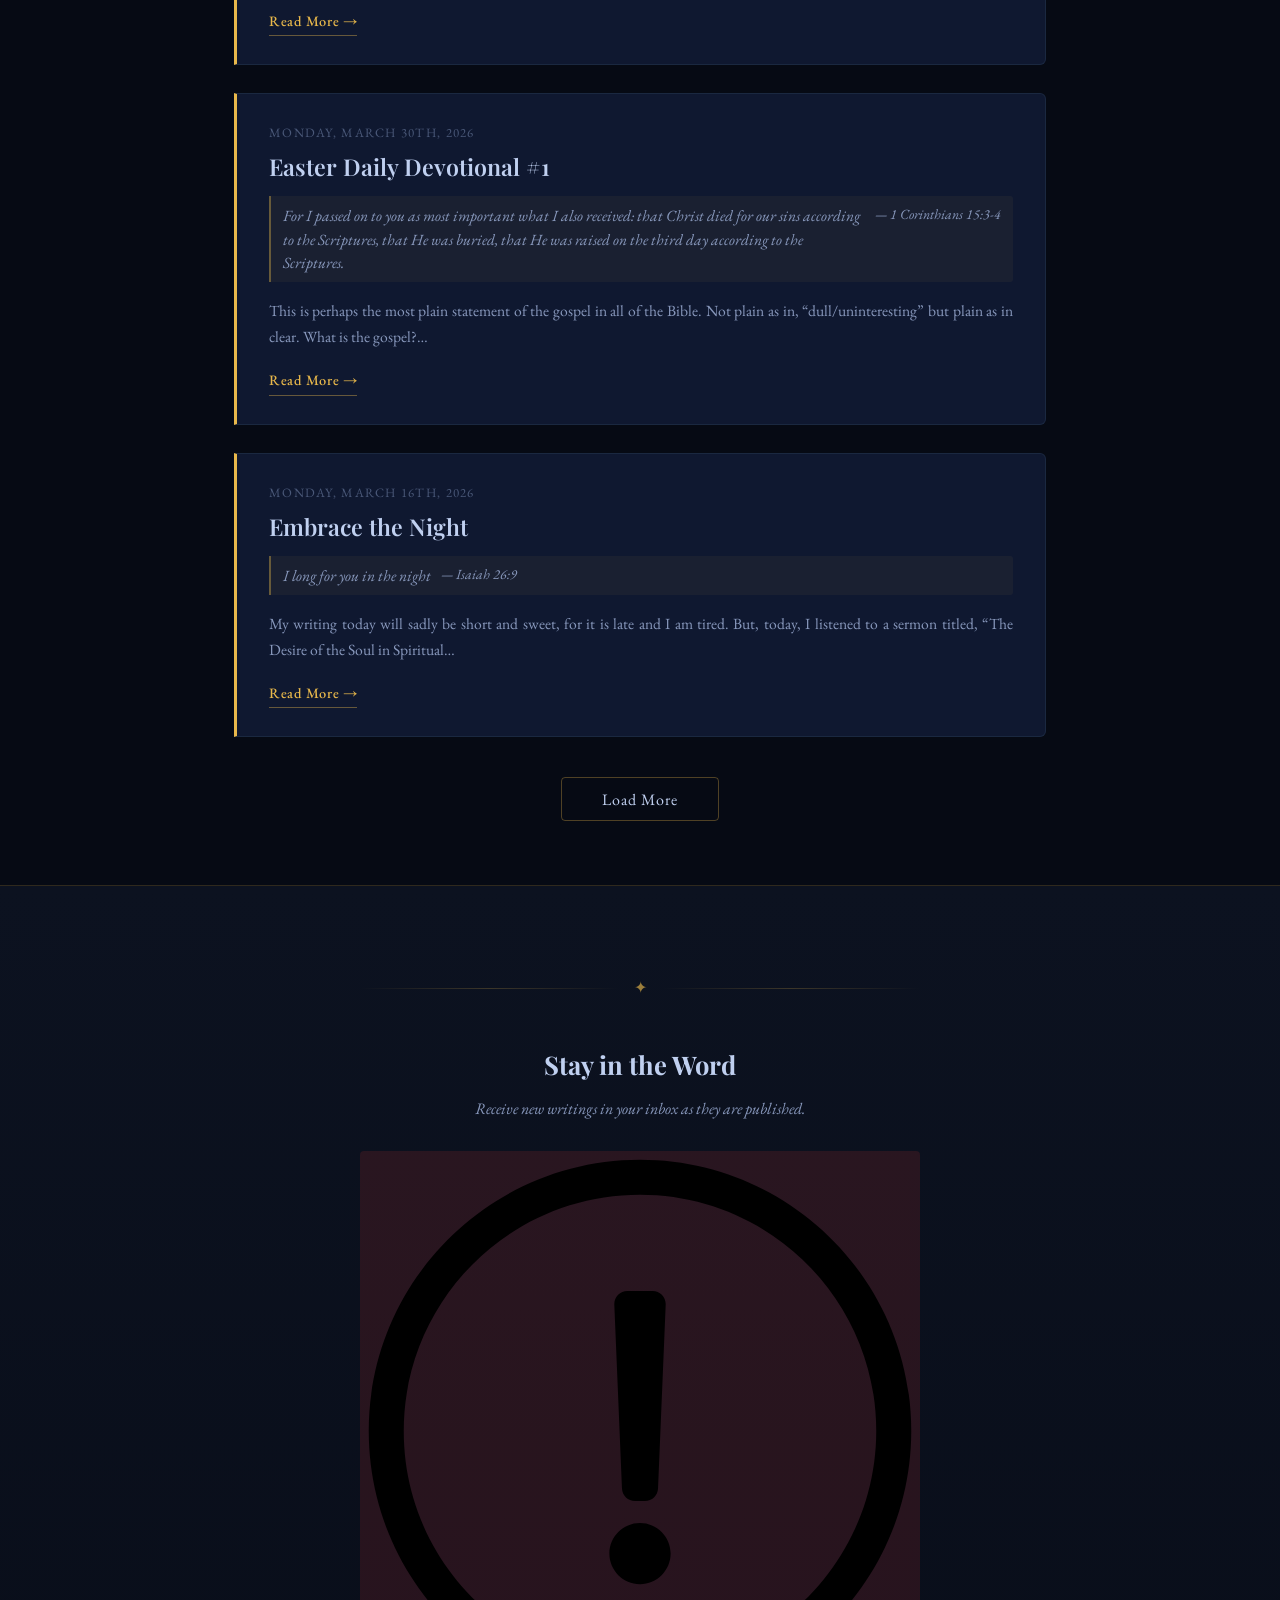
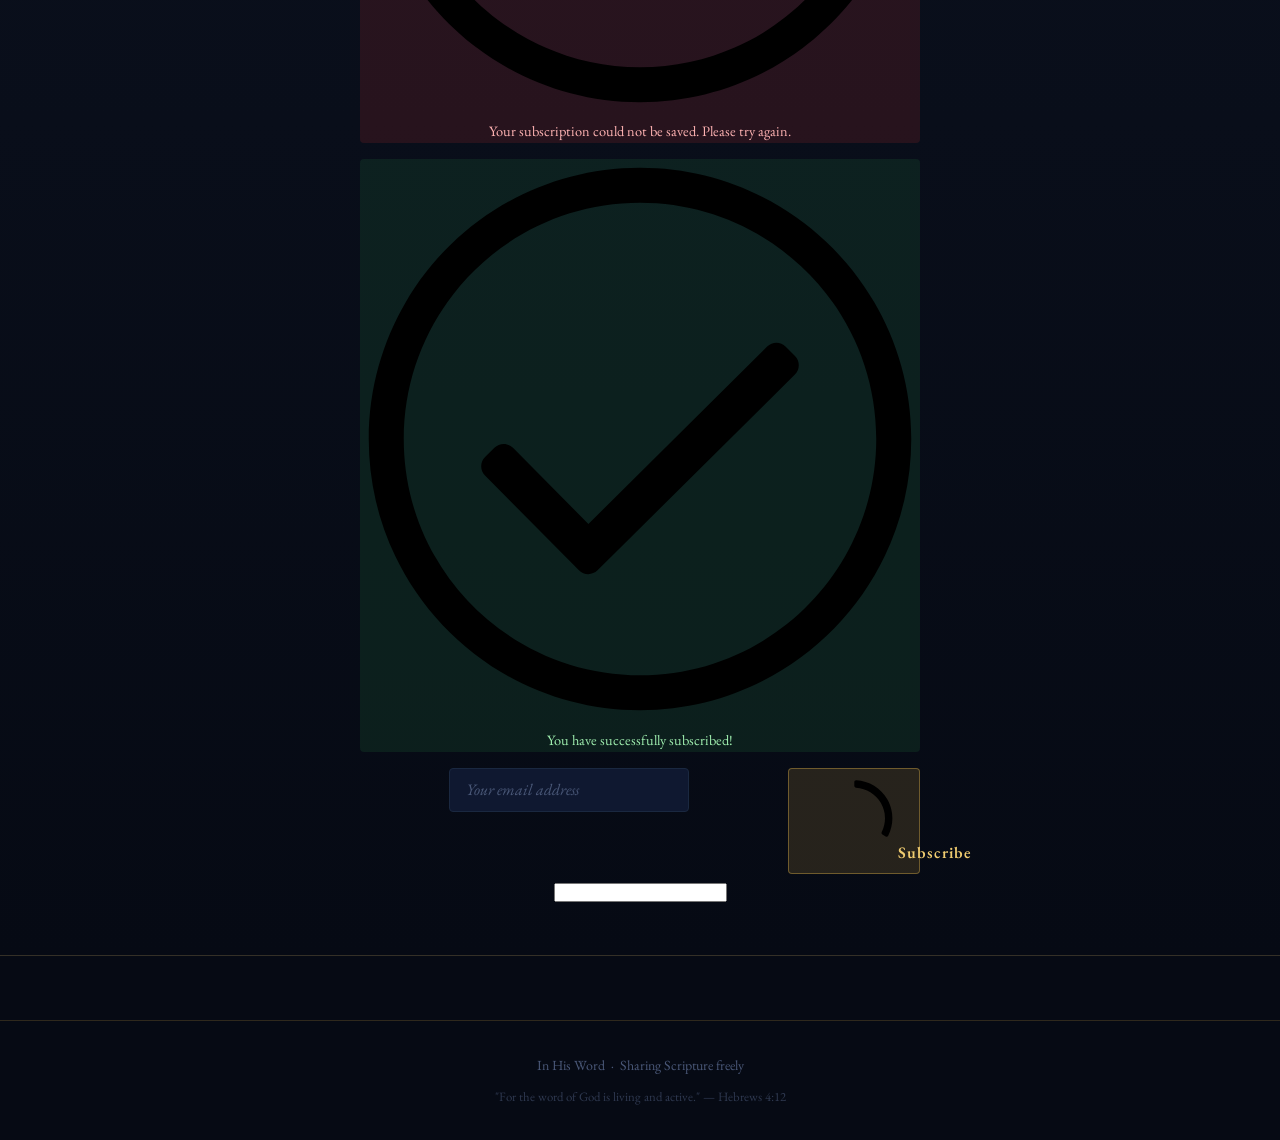
==== commit 37542a3d: "Redesign site with starry night theme - Replace parchment/burgundy palette with deep midnight navy a" ====
--- a/index.html
+++ b/index.html
@@ -8,18 +8,18 @@
   <link rel="stylesheet" href="css/styles.css">
   <link rel="stylesheet" href="https://sibforms.com/forms/end-form/build/sib-styles.css">
   <!-- Favicon: small cross -->
-  <link rel="icon" href="data:image/svg+xml,<svg xmlns='http://www.w3.org/2000/svg' viewBox='0 0 32 32'><rect x='13' y='2' width='6' height='28' rx='1' fill='%235c1e28'/><rect x='4' y='10' width='24' height='6' rx='1' fill='%235c1e28'/></svg>">
+  <link rel="icon" href="data:image/svg+xml,<svg xmlns='http://www.w3.org/2000/svg' viewBox='0 0 32 32'><rect width='32' height='32' fill='%23060a14'/><rect x='13' y='2' width='6' height='28' rx='1' fill='%23e8b84b'/><rect x='4' y='10' width='24' height='6' rx='1' fill='%23e8b84b'/></svg>">
 </head>
 <body>
 
   <header>
     <!-- Cross icon -->
     <svg class="header-cross" width="38" height="48" viewBox="0 0 38 48" fill="none" xmlns="http://www.w3.org/2000/svg" aria-hidden="true">
-      <rect x="15" y="0" width="8" height="48" rx="2" fill="rgba(212,176,96,0.85)"/>
-      <rect x="0" y="14" width="38" height="8" rx="2" fill="rgba(212,176,96,0.85)"/>
+      <rect x="15" y="0" width="8" height="48" rx="2" fill="rgba(240,204,112,0.92)"/>
+      <rect x="0" y="14" width="38" height="8" rx="2" fill="rgba(240,204,112,0.92)"/>
     </svg>
     <h1 class="site-title">In His Word</h1>
-    <p class="site-subtitle">Daily reflections on Scripture</p>
+    <p class="site-subtitle">Reflections on Scripture</p>
   </header>
 
   <nav>
@@ -33,7 +33,7 @@
       <p class="section-tagline">
         "Your word is a lamp to my feet and a light to my path." — Psalm 119:105
       </p>
-      <span class="ornament">✦ ✦ ✦</span>
+      <span class="ornament">✦ ✝ ✦</span>
     </div>
 
     <div class="writings-grid" id="writings-container">
@@ -93,6 +93,7 @@
     </p>
   </footer>
 
+  <script src="js/stars.js"></script>
   <script src="js/app.js"></script>
   <script>
     window.REQUIRED_CODE_ERROR_MESSAGE = 'Please choose a country code';
--- a/css/styles.css
+++ b/css/styles.css
@@ -1,60 +1,130 @@
 @import url('https://fonts.googleapis.com/css2?family=Playfair+Display:ital,wght@0,400;0,600;0,700;1,400;1,600&family=EB+Garamond:ital,wght@0,400;0,500;1,400;1,500&display=swap');
 
 :root {
-  --parchment:       #faf7f0;
-  --parchment-dark:  #f0ebe0;
-  --parchment-mid:   #e8e0d0;
-  --burgundy:        #5c1e28;
-  --burgundy-light:  #7a2d3a;
-  --burgundy-deep:   #3d1219;
-  --gold:            #b8963e;
-  --gold-light:      #d4b060;
-  --gold-pale:       #f0e0b0;
-  --text-dark:       #2a2018;
-  --text-mid:        #5a4a3a;
-  --text-light:      #8a7a6a;
-  --white:           #fffdf8;
+  --night:         #060a14;
+  --night-mid:     #0c1220;
+  --night-card:    #0f1830;
+  --night-lift:    #172040;
+  --border-dim:    #1a2840;
+  --border:        #243560;
+
+  --gold:          #e8b84b;
+  --gold-light:    #f0cc70;
+  --gold-pale:     rgba(232,184,75,0.12);
+  --gold-glow:     rgba(232,184,75,0.25);
+
+  --silver:        #c0d0f0;
+  --silver-dim:    #7888b0;
+
+  --text-bright:   #dce8ff;
+  --text-mid:      #8898bc;
+  --text-dim:      #4a5878;
+
+  --celestial:     #4a7cc4;
+  --white:         #eef2ff;
 }
 
 *, *::before, *::after { box-sizing: border-box; margin: 0; padding: 0; }
-
 html { scroll-behavior: smooth; }
 
+/* ── STARFIELD BACKGROUND ────────────────────────────── */
 body {
   font-family: 'EB Garamond', Georgia, serif;
   font-size: 19px;
   line-height: 1.75;
-  color: var(--text-dark);
-  background-color: var(--parchment);
-  background-image:
-    radial-gradient(ellipse at 20% 10%, rgba(184,150,62,0.06) 0%, transparent 60%),
-    radial-gradient(ellipse at 80% 90%, rgba(92,30,40,0.05) 0%, transparent 60%);
+  color: var(--text-bright);
+  background-color: var(--night);
   min-height: 100vh;
-}
+  position: relative;
+  overflow-x: hidden;
+}
+
+/* ── STAR FIELD (generated by js/stars.js) ───────────── */
+.star-field {
+  position: fixed;
+  inset: 0;
+  z-index: 0;
+  pointer-events: none;
+  overflow: hidden;
+}
+
+.star {
+  position: absolute;
+  border-radius: 50%;
+}
+
+/* Twinkling stars fade in and out with their own timing */
+.star.t {
+  animation: twinkleStar ease-in-out infinite alternate;
+}
+
+@keyframes twinkleStar {
+  from { opacity: var(--base-op, 0.6); }
+  to   { opacity: 0.04; }
+}
+
+/* Subtle nebula colour wash */
+body::after {
+  content: '';
+  position: fixed;
+  inset: 0;
+  z-index: 0;
+  pointer-events: none;
+  background:
+    radial-gradient(ellipse at 20% 30%, rgba(60,90,200,0.07) 0%, transparent 55%),
+    radial-gradient(ellipse at 80% 70%, rgba(90,50,170,0.05) 0%, transparent 55%);
+}
+
+/* All content sits above the star layer */
+header, nav, main, section, footer { position: relative; z-index: 1; }
 
 /* ── HEADER ──────────────────────────────────────────── */
 header {
-  background: linear-gradient(160deg, var(--burgundy-deep) 0%, var(--burgundy) 60%, var(--burgundy-light) 100%);
+  background: linear-gradient(180deg, rgba(4,7,16,0.97) 0%, rgba(10,18,45,0.95) 100%);
   color: var(--white);
   padding: 2.5rem 1rem 2rem;
   text-align: center;
   position: relative;
   overflow: hidden;
-  border-bottom: 3px solid var(--gold);
+  border-bottom: 1px solid rgba(232,184,75,0.28);
 }
 
 header::before {
   content: '';
   position: absolute; inset: 0;
   background:
-    radial-gradient(ellipse at 50% 0%, rgba(212,176,96,0.18) 0%, transparent 65%);
+    radial-gradient(ellipse at 50% 0%,   rgba(74,124,196,0.14) 0%, transparent 65%),
+    radial-gradient(ellipse at 50% 110%, rgba(232,184,75,0.07) 0%, transparent 55%);
   pointer-events: none;
 }
 
+/* Star of Bethlehem above the cross */
+header::after {
+  content: '✦';
+  position: absolute;
+  top: 0.6rem;
+  left: 50%;
+  transform: translateX(-50%);
+  font-size: 1.1rem;
+  color: var(--gold-light);
+  opacity: 0.7;
+  text-shadow: 0 0 10px rgba(232,184,75,0.8), 0 0 24px rgba(232,184,75,0.4);
+  animation: starPulse 4s ease-in-out infinite;
+}
+
+@keyframes starPulse {
+  0%, 100% { opacity: 0.5; text-shadow: 0 0 10px rgba(232,184,75,0.6), 0 0 24px rgba(232,184,75,0.3); }
+  50%       { opacity: 0.9; text-shadow: 0 0 16px rgba(232,184,75,1),   0 0 40px rgba(232,184,75,0.5); }
+}
+
 .header-cross {
   display: block;
-  margin: 0 auto 1rem;
-  filter: drop-shadow(0 2px 8px rgba(212,176,96,0.4));
+  margin: 0.5rem auto 1rem;
+  filter:
+    drop-shadow(0 0 6px  rgba(255,220,120,1.00))
+    drop-shadow(0 0 16px rgba(232,184,75,0.90))
+    drop-shadow(0 0 36px rgba(232,184,75,0.60))
+    drop-shadow(0 0 70px rgba(232,184,75,0.30));
 }
 
 .site-title {
@@ -63,7 +133,7 @@
   font-weight: 700;
   letter-spacing: 0.04em;
   color: var(--white);
-  text-shadow: 0 2px 12px rgba(0,0,0,0.3);
+  text-shadow: 0 0 24px rgba(200,215,255,0.35), 0 2px 12px rgba(0,0,0,0.6);
 }
 
 .site-title a { color: inherit; text-decoration: none; }
@@ -71,32 +141,36 @@
 .site-subtitle {
   font-family: 'EB Garamond', serif;
   font-size: 1.05rem;
-  color: var(--gold-light);
+  color: var(--silver);
   font-style: italic;
   letter-spacing: 0.06em;
   margin-top: 0.35rem;
-  opacity: 0.9;
+  opacity: 0.85;
 }
 
 /* ── NAV ─────────────────────────────────────────────── */
 nav {
-  background: var(--burgundy-deep);
+  background: rgba(4, 8, 18, 0.94);
   padding: 0.6rem 1rem;
   text-align: center;
-  border-bottom: 1px solid rgba(184,150,62,0.35);
+  border-bottom: 1px solid rgba(232,184,75,0.18);
 }
 
 nav a {
-  color: rgba(212,176,96,0.85);
+  color: rgba(192,208,240,0.75);
   text-decoration: none;
   font-family: 'EB Garamond', serif;
   font-size: 0.9rem;
   letter-spacing: 0.1em;
   text-transform: uppercase;
   margin: 0 1.25rem;
-  transition: color 0.2s;
-}
-nav a:hover { color: var(--gold-light); }
+  transition: color 0.2s, text-shadow 0.2s;
+}
+
+nav a:hover {
+  color: var(--gold-light);
+  text-shadow: 0 0 8px rgba(232,184,75,0.5);
+}
 
 /* ── MAIN ────────────────────────────────────────────── */
 main {
@@ -110,14 +184,15 @@
   text-align: center;
   margin-bottom: 2.5rem;
   padding-bottom: 2rem;
-  border-bottom: 1px solid var(--gold-pale);
+  border-bottom: 1px solid rgba(232,184,75,0.18);
 }
 
 .section-header h2 {
   font-family: 'Playfair Display', serif;
   font-size: 1.7rem;
-  color: var(--burgundy);
+  color: var(--silver);
   margin-bottom: 0.75rem;
+  text-shadow: 0 0 20px rgba(180,200,255,0.25);
 }
 
 .section-tagline {
@@ -132,33 +207,37 @@
   letter-spacing: 0.5rem;
   display: block;
   margin: 0.75rem 0 0;
-  opacity: 0.7;
+  opacity: 0.75;
+  text-shadow: 0 0 10px rgba(232,184,75,0.5);
 }
 
 /* ── WRITINGS GRID ───────────────────────────────────── */
 .writings-grid { display: grid; gap: 1.75rem; }
 
 .writing-card {
-  background: var(--white);
-  border: 1px solid var(--parchment-mid);
-  border-left: 4px solid var(--gold);
-  border-radius: 0 4px 4px 0;
+  background: var(--night-card);
+  border: 1px solid var(--border-dim);
+  border-left: 3px solid var(--gold);
+  border-radius: 0 6px 6px 0;
   padding: 1.75rem 2rem;
   text-decoration: none;
   color: inherit;
   display: block;
-  transition: box-shadow 0.25s, transform 0.25s, border-left-color 0.25s;
+  transition: box-shadow 0.3s, transform 0.25s, border-left-color 0.25s, background 0.25s;
 }
 
 .writing-card:hover {
-  box-shadow: 0 6px 24px rgba(92,30,40,0.1), 0 1px 4px rgba(0,0,0,0.06);
+  box-shadow:
+    0 8px 32px rgba(0,0,0,0.5),
+    0 0 24px rgba(232,184,75,0.10);
   transform: translateY(-3px);
-  border-left-color: var(--burgundy);
+  background: var(--night-lift);
+  border-left-color: var(--gold-light);
 }
 
 .card-date {
   font-size: 0.8rem;
-  color: var(--text-light);
+  color: var(--text-dim);
   letter-spacing: 0.1em;
   text-transform: uppercase;
   margin-bottom: 0.5rem;
@@ -168,7 +247,7 @@
   font-family: 'Playfair Display', serif;
   font-size: 1.45rem;
   font-weight: 600;
-  color: var(--burgundy);
+  color: var(--silver);
   line-height: 1.3;
   margin-bottom: 0.85rem;
 }
@@ -181,8 +260,8 @@
   color: var(--text-mid);
   font-size: 0.975rem;
   padding: 0.5rem 0.75rem;
-  border-left: 2px solid var(--gold-light);
-  background: rgba(240,224,176,0.25);
+  border-left: 2px solid rgba(232,184,75,0.38);
+  background: rgba(232,184,75,0.05);
   border-radius: 0 3px 3px 0;
   margin-bottom: 1rem;
   line-height: 1.5;
@@ -199,12 +278,68 @@
 .read-more {
   display: inline-block;
   margin-top: 1.1rem;
-  color: var(--burgundy);
+  color: var(--gold);
   font-size: 0.9rem;
   font-weight: 500;
   letter-spacing: 0.04em;
-  border-bottom: 1px solid var(--gold);
+  border-bottom: 1px solid rgba(232,184,75,0.4);
   padding-bottom: 2px;
+  transition: color 0.2s, text-shadow 0.2s;
+}
+.read-more:hover {
+  color: var(--gold-light);
+  text-shadow: 0 0 8px rgba(232,184,75,0.4);
+}
+
+/* ── MONTH HEADER ────────────────────────────────────── */
+.month-header {
+  display: flex;
+  align-items: center;
+  gap: 1rem;
+  margin: 2rem 0 1rem;
+}
+
+.month-header:first-child { margin-top: 0; }
+
+.month-header::before,
+.month-header::after {
+  content: '';
+  flex: 1;
+  height: 1px;
+  background: linear-gradient(to right, transparent, rgba(232,184,75,0.22), transparent);
+}
+
+.month-header span {
+  font-family: 'Playfair Display', serif;
+  font-size: 0.85rem;
+  font-weight: 600;
+  letter-spacing: 0.14em;
+  text-transform: uppercase;
+  color: var(--text-dim);
+  white-space: nowrap;
+}
+
+/* ── LOAD MORE BUTTON ────────────────────────────────── */
+.load-more-btn {
+  display: block;
+  margin: 2.5rem auto 0;
+  background: transparent;
+  color: var(--silver);
+  border: 1px solid rgba(232,184,75,0.32);
+  padding: 0.65rem 2.5rem;
+  font-family: 'EB Garamond', serif;
+  font-size: 1rem;
+  letter-spacing: 0.06em;
+  cursor: pointer;
+  border-radius: 4px;
+  transition: background 0.2s, color 0.2s, transform 0.15s, box-shadow 0.2s;
+}
+
+.load-more-btn:hover {
+  background: rgba(232,184,75,0.10);
+  color: var(--gold-light);
+  transform: translateY(-1px);
+  box-shadow: 0 0 16px rgba(232,184,75,0.18);
 }
 
 /* ── INDIVIDUAL WRITING ──────────────────────────────── */
@@ -222,19 +357,19 @@
   border-bottom: 1px solid transparent;
   padding-bottom: 1px;
 }
-.back-link:hover { color: var(--burgundy); border-color: var(--gold); }
+.back-link:hover { color: var(--gold); border-color: rgba(232,184,75,0.4); }
 
 .writing-header {
   text-align: center;
   padding: 1rem 0 2.5rem;
   margin-bottom: 2.5rem;
-  border-bottom: 1px solid var(--gold-pale);
+  border-bottom: 1px solid rgba(232,184,75,0.18);
   position: relative;
 }
 
 .writing-date {
   font-size: 0.8rem;
-  color: var(--text-light);
+  color: var(--text-dim);
   letter-spacing: 0.12em;
   text-transform: uppercase;
   margin-bottom: 1rem;
@@ -244,16 +379,17 @@
   font-family: 'Playfair Display', serif;
   font-size: clamp(1.75rem, 4vw, 2.4rem);
   font-weight: 700;
-  color: var(--burgundy);
+  color: var(--silver);
   line-height: 1.25;
   margin-bottom: 1.75rem;
+  text-shadow: 0 0 30px rgba(180,200,255,0.18);
 }
 
 .main-scripture {
   max-width: 580px;
   margin: 0 auto;
-  background: rgba(240,224,176,0.22);
-  border-left: 2px solid var(--gold);
+  background: rgba(232,184,75,0.05);
+  border-left: 2px solid rgba(232,184,75,0.45);
   padding: 1rem 1.75rem 1.1rem;
   border-radius: 0 4px 4px 0;
   position: relative;
@@ -264,7 +400,7 @@
   font-family: 'Playfair Display', serif;
   font-size: 4rem;
   color: var(--gold);
-  opacity: 0.35;
+  opacity: 0.22;
   position: absolute;
   top: -0.5rem;
   left: 0.75rem;
@@ -274,7 +410,7 @@
 .main-scripture p {
   font-style: italic;
   font-size: 1.15rem;
-  color: var(--text-dark);
+  color: var(--text-bright);
   line-height: 1.65;
   margin: 0;
   padding-left: 1.5rem;
@@ -296,7 +432,7 @@
 .writing-content {
   font-size: 1.075rem;
   line-height: 1.85;
-  color: var(--text-dark);
+  color: var(--text-bright);
   text-align: justify;
   hyphens: auto;
 }
@@ -304,13 +440,13 @@
 .writing-content p { margin-bottom: 1.3rem; }
 
 .writing-content blockquote {
-  background: rgba(240,224,176,0.18);
-  border-left: 2px solid var(--gold);
+  background: rgba(232,184,75,0.05);
+  border-left: 2px solid rgba(232,184,75,0.38);
   margin: 1.5rem 0;
   padding: 0.65rem 1.25rem 0.65rem 1.4rem;
   border-radius: 0 3px 3px 0;
   font-style: italic;
-  color: var(--text-dark);
+  color: var(--text-bright);
   font-size: 1.05rem;
   text-align: left;
 }
@@ -318,13 +454,13 @@
 .writing-content blockquote p { margin: 0; }
 
 .writing-content strong {
-  color: var(--burgundy);
+  color: var(--gold-light);
   font-weight: 600;
 }
 
 .writing-content hr {
   border: none;
-  border-top: 1px solid var(--gold-pale);
+  border-top: 1px solid rgba(232,184,75,0.14);
   margin: 2.5rem 0;
 }
 
@@ -337,10 +473,10 @@
 
 /* Poem / verse block */
 .poem {
-  background: var(--parchment-dark);
-  border: 1px solid var(--parchment-mid);
-  border-top: 2px solid var(--gold);
-  border-bottom: 2px solid var(--gold);
+  background: rgba(10,18,48,0.6);
+  border: 1px solid rgba(232,184,75,0.14);
+  border-top: 2px solid rgba(232,184,75,0.38);
+  border-bottom: 2px solid rgba(232,184,75,0.38);
   padding: 1.75rem 2rem;
   text-align: center;
   font-style: italic;
@@ -348,7 +484,7 @@
   line-height: 2.1;
   border-radius: 4px;
   margin: 2.5rem 0;
-  color: var(--text-dark);
+  color: var(--text-bright);
   position: relative;
 }
 
@@ -361,6 +497,7 @@
   font-size: 0.85rem;
   opacity: 0.6;
   margin-bottom: 0.75rem;
+  text-shadow: 0 0 6px rgba(232,184,75,0.5);
 }
 .poem::after { margin-bottom: 0; margin-top: 0.75rem; }
 
@@ -370,34 +507,33 @@
   align-items: center;
   gap: 1rem;
   margin: 2.5rem 0;
-  color: var(--gold);
 }
 .divider::before, .divider::after {
   content: '';
   flex: 1;
   height: 1px;
-  background: linear-gradient(to right, transparent, var(--gold-pale), transparent);
-}
-.divider-icon { font-size: 1rem; opacity: 0.7; }
+  background: linear-gradient(to right, transparent, rgba(232,184,75,0.22), transparent);
+}
+.divider-icon { font-size: 1rem; color: var(--gold); opacity: 0.65; }
 
 /* ── COMMENTS ────────────────────────────────────────── */
 .comments-section {
   margin-top: 3.5rem;
   padding-top: 2.5rem;
-  border-top: 1px solid var(--gold-pale);
+  border-top: 1px solid rgba(232,184,75,0.14);
 }
 
 .comments-section h3 {
   font-family: 'Playfair Display', serif;
   font-size: 1.35rem;
-  color: var(--burgundy);
+  color: var(--silver);
   text-align: center;
   margin-bottom: 0.5rem;
 }
 
 .comments-note {
   text-align: center;
-  color: var(--text-light);
+  color: var(--text-dim);
   font-size: 0.9rem;
   font-style: italic;
   margin-bottom: 1.5rem;
@@ -405,9 +541,9 @@
 
 /* ── SUBSCRIBE SECTION ───────────────────────────────── */
 .subscribe-section {
-  background: var(--parchment-dark);
-  border-top: 1px solid var(--gold-pale);
-  border-bottom: 1px solid var(--gold-pale);
+  background: linear-gradient(180deg, var(--night-mid) 0%, var(--night) 100%);
+  border-top: 1px solid rgba(232,184,75,0.18);
+  border-bottom: 1px solid rgba(232,184,75,0.18);
   padding: 3rem 1.5rem;
 }
 
@@ -420,7 +556,7 @@
 .subscribe-title {
   font-family: 'Playfair Display', serif;
   font-size: 1.6rem;
-  color: var(--burgundy);
+  color: var(--silver);
   margin-bottom: 0.5rem;
 }
 
@@ -435,35 +571,48 @@
   display: flex;
   gap: 0.6rem;
   align-items: flex-start;
+  justify-content: center;
+}
+
+/* Force Brevo's inner wrappers to fill available space */
+#sib-form,
+.sib-input,
+.sib-form-block,
+.form__entry,
+.entry_block,
+.form__label-row,
+.entry__field {
+  width: 100% !important;
+  max-width: 100% !important;
 }
 
 .subscribe-email-input {
   flex: 1;
   padding: 0.65rem 1rem !important;
-  border: 1px solid var(--parchment-mid) !important;
+  border: 1px solid var(--border-dim) !important;
   border-radius: 4px !important;
   font-family: 'EB Garamond', serif !important;
   font-size: 1rem !important;
-  background: var(--white) !important;
-  color: var(--text-dark) !important;
+  background: var(--night-card) !important;
+  color: var(--text-bright) !important;
   transition: border-color 0.2s, box-shadow 0.2s !important;
 }
 
 .subscribe-email-input:focus {
   outline: none !important;
-  border-color: var(--gold) !important;
-  box-shadow: 0 0 0 3px rgba(184,150,62,0.15) !important;
+  border-color: rgba(232,184,75,0.5) !important;
+  box-shadow: 0 0 0 3px rgba(232,184,75,0.10) !important;
 }
 
 .subscribe-email-input::placeholder {
-  color: var(--text-light) !important;
+  color: var(--text-dim) !important;
   font-style: italic;
 }
 
 .subscribe-btn {
-  background: var(--burgundy) !important;
-  color: var(--white) !important;
-  border: none !important;
+  background: rgba(232,184,75,0.14) !important;
+  color: var(--gold-light) !important;
+  border: 1px solid rgba(232,184,75,0.38) !important;
   border-radius: 4px !important;
   padding: 0.65rem 1.6rem !important;
   font-family: 'EB Garamond', serif !important;
@@ -471,21 +620,22 @@
   font-weight: 600 !important;
   letter-spacing: 0.06em !important;
   cursor: pointer !important;
-  transition: background 0.2s, transform 0.15s !important;
+  transition: background 0.2s, transform 0.15s, box-shadow 0.2s !important;
   white-space: nowrap;
 }
 
 .subscribe-btn:hover {
-  background: var(--burgundy-light) !important;
+  background: rgba(232,184,75,0.24) !important;
   transform: translateY(-1px);
+  box-shadow: 0 0 16px rgba(232,184,75,0.22) !important;
 }
 
 .subscribe-msg-error {
   font-size: 0.9rem !important;
   font-family: 'EB Garamond', serif !important;
-  color: #721c24 !important;
-  background-color: #f8d7da !important;
-  border-color: #f5c6cb !important;
+  color: #ffb3b3 !important;
+  background-color: rgba(160,40,40,0.2) !important;
+  border-color: rgba(160,40,40,0.3) !important;
   border-radius: 4px !important;
   margin-bottom: 1rem;
   max-width: 100% !important;
@@ -494,9 +644,9 @@
 .subscribe-msg-success {
   font-size: 0.9rem !important;
   font-family: 'EB Garamond', serif !important;
-  color: #155724 !important;
-  background-color: #d4edda !important;
-  border-color: #c3e6cb !important;
+  color: #a0f0b0 !important;
+  background-color: rgba(30,110,55,0.2) !important;
+  border-color: rgba(30,110,55,0.3) !important;
   border-radius: 4px !important;
   margin-bottom: 1rem;
   max-width: 100% !important;
@@ -505,7 +655,7 @@
 .subscribe-entry-error {
   font-size: 0.8rem !important;
   font-family: 'EB Garamond', serif !important;
-  color: #721c24 !important;
+  color: #ffb3b3 !important;
   background: transparent !important;
   border: none !important;
   text-align: left;
@@ -533,18 +683,18 @@
 
 /* ── FOOTER ──────────────────────────────────────────── */
 footer {
-  background: var(--burgundy-deep);
-  color: rgba(255,253,248,0.6);
+  background: var(--night);
+  color: var(--text-dim);
   text-align: center;
   padding: 2rem 1rem;
   font-size: 0.875rem;
-  border-top: 2px solid var(--gold);
+  border-top: 1px solid rgba(232,184,75,0.18);
   margin-top: 4rem;
 }
 
 footer p + p { margin-top: 0.4rem; }
-footer a { color: var(--gold-light); text-decoration: none; }
-footer a:hover { text-decoration: underline; }
+footer a { color: var(--gold); text-decoration: none; }
+footer a:hover { color: var(--gold-light); }
 
 /* ── ADMIN PAGE ──────────────────────────────────────── */
 .admin-wrap {
@@ -553,8 +703,8 @@
 }
 
 .admin-box {
-  background: var(--white);
-  border: 1px solid var(--parchment-mid);
+  background: var(--night-card);
+  border: 1px solid var(--border-dim);
   border-radius: 6px;
   padding: 2.25rem 2.5rem;
   margin-bottom: 1.5rem;
@@ -563,21 +713,20 @@
 .admin-box h2 {
   font-family: 'Playfair Display', serif;
   font-size: 1.5rem;
-  color: var(--burgundy);
+  color: var(--silver);
   margin-bottom: 0.4rem;
 }
 
 .admin-box .subtitle {
-  color: var(--text-light);
+  color: var(--text-dim);
   font-size: 0.9rem;
   font-style: italic;
   margin-bottom: 1.75rem;
-  border-bottom: 1px solid var(--parchment-mid);
+  border-bottom: 1px solid var(--border-dim);
   padding-bottom: 1rem;
 }
 
 .form-row { display: grid; grid-template-columns: 1fr 1fr; gap: 1rem; }
-
 .form-group { margin-bottom: 1.1rem; }
 
 .form-group label {
@@ -595,12 +744,12 @@
 .form-group select {
   width: 100%;
   padding: 0.6rem 0.85rem;
-  border: 1px solid var(--parchment-mid);
+  border: 1px solid var(--border-dim);
   border-radius: 4px;
   font-family: 'EB Garamond', serif;
   font-size: 1rem;
-  background: var(--parchment);
-  color: var(--text-dark);
+  background: var(--night-mid);
+  color: var(--text-bright);
   transition: border-color 0.2s, box-shadow 0.2s;
   line-height: 1.5;
 }
@@ -613,8 +762,8 @@
 .form-group input:focus,
 .form-group textarea:focus {
   outline: none;
-  border-color: var(--gold);
-  box-shadow: 0 0 0 3px rgba(184,150,62,0.15);
+  border-color: rgba(232,184,75,0.5);
+  box-shadow: 0 0 0 3px rgba(232,184,75,0.10);
 }
 
 .form-group textarea {
@@ -626,7 +775,7 @@
 
 .field-hint {
   font-size: 0.8rem;
-  color: var(--text-light);
+  color: var(--text-dim);
   font-style: italic;
   margin-top: 0.25rem;
 }
@@ -635,20 +784,24 @@
   display: inline-flex;
   align-items: center;
   gap: 0.5rem;
-  background: var(--burgundy);
-  color: var(--white);
-  border: none;
+  background: rgba(232,184,75,0.14);
+  color: var(--gold-light);
+  border: 1px solid rgba(232,184,75,0.38);
   padding: 0.7rem 2rem;
   font-family: 'EB Garamond', serif;
   font-size: 1rem;
   letter-spacing: 0.06em;
   cursor: pointer;
   border-radius: 4px;
-  transition: background 0.2s, transform 0.15s;
-}
-.btn:hover { background: var(--burgundy-light); transform: translateY(-1px); }
-.btn:active { transform: translateY(0); }
-.btn:disabled { opacity: 0.55; cursor: not-allowed; transform: none; }
+  transition: background 0.2s, transform 0.15s, box-shadow 0.2s;
+}
+.btn:hover {
+  background: rgba(232,184,75,0.24);
+  transform: translateY(-1px);
+  box-shadow: 0 0 14px rgba(232,184,75,0.2);
+}
+.btn:active  { transform: translateY(0); }
+.btn:disabled { opacity: 0.5; cursor: not-allowed; transform: none; }
 .btn-sm { padding: 0.45rem 1.2rem; font-size: 0.9rem; }
 
 .status-msg {
@@ -659,12 +812,12 @@
   display: none;
 }
 .status-msg.show { display: block; }
-.status-success { background: #d4edda; color: #155724; border: 1px solid #c3e6cb; }
-.status-error   { background: #f8d7da; color: #721c24; border: 1px solid #f5c6cb; }
-.status-info    { background: #d1ecf1; color: #0c5460; border: 1px solid #bee5eb; }
+.status-success { background: rgba(30,110,55,0.2);  color: #a0f0b0; border: 1px solid rgba(30,110,55,0.3); }
+.status-error   { background: rgba(160,40,40,0.2);  color: #ffb3b3; border: 1px solid rgba(160,40,40,0.3); }
+.status-info    { background: rgba(30,80,160,0.2);  color: #90c0f0; border: 1px solid rgba(30,80,160,0.3); }
 
 .settings-toggle {
-  color: var(--text-light);
+  color: var(--text-dim);
   font-size: 0.85rem;
   cursor: pointer;
   display: flex;
@@ -673,30 +826,30 @@
   margin-bottom: 0.75rem;
   user-select: none;
 }
-.settings-toggle:hover { color: var(--burgundy); }
+.settings-toggle:hover { color: var(--gold); }
 
 .preview-panel {
-  background: var(--parchment);
-  border: 1px solid var(--parchment-mid);
+  background: var(--night-mid);
+  border: 1px solid var(--border-dim);
   border-radius: 4px;
   padding: 1rem 1.25rem;
   font-size: 0.95rem;
   line-height: 1.7;
   min-height: 120px;
-  color: var(--text-dark);
+  color: var(--text-bright);
   margin-top: 0.5rem;
 }
 
 .preview-panel blockquote {
-  background: rgba(240,224,176,0.18);
-  border-left: 2px solid var(--gold);
+  background: rgba(232,184,75,0.05);
+  border-left: 2px solid rgba(232,184,75,0.38);
   padding: 0.5rem 1rem;
   font-style: italic;
   margin: 0.75rem 0;
   border-radius: 0 3px 3px 0;
 }
 
-.preview-panel strong { color: var(--burgundy); }
+.preview-panel strong { color: var(--gold-light); }
 
 /* ── 404 PAGE ────────────────────────────────────────── */
 .not-found {
@@ -705,7 +858,7 @@
 }
 .not-found h2 {
   font-family: 'Playfair Display', serif;
-  color: var(--burgundy);
+  color: var(--silver);
   font-size: 2rem;
   margin-bottom: 1rem;
 }
@@ -719,29 +872,30 @@
   width: 100%;
   text-align: left;
   padding: 0.7rem 1rem;
-  border: 1px solid var(--parchment-mid);
+  border: 1px solid var(--border-dim);
   border-radius: 4px;
-  background: var(--parchment);
+  background: var(--night-mid);
   cursor: pointer;
   margin-bottom: 0.5rem;
   transition: background 0.2s, border-color 0.2s;
   font-family: 'EB Garamond', serif;
-}
-.edit-item:hover { background: rgba(240,224,176,0.45); border-color: var(--gold-light); }
-.edit-item.active { border-color: var(--gold); background: rgba(240,224,176,0.4); }
+  color: var(--text-bright);
+}
+.edit-item:hover  { background: var(--night-lift); border-color: rgba(232,184,75,0.3); }
+.edit-item.active { border-color: rgba(232,184,75,0.5); background: var(--night-lift); }
 
 .edit-item-date {
   display: block;
   font-size: 0.75rem;
   text-transform: uppercase;
   letter-spacing: 0.08em;
-  color: var(--text-light);
+  color: var(--text-dim);
   margin-bottom: 0.15rem;
 }
 .edit-item-title {
   display: block;
   font-family: 'Playfair Display', serif;
-  color: var(--burgundy);
+  color: var(--silver);
   font-size: 1rem;
   line-height: 1.3;
 }
@@ -749,9 +903,9 @@
 .mode-badge {
   display: inline-block;
   font-size: 0.75rem;
-  background: var(--gold-pale);
+  background: rgba(232,184,75,0.10);
   color: var(--text-mid);
-  border: 1px solid var(--gold-light);
+  border: 1px solid rgba(232,184,75,0.2);
   border-radius: 20px;
   padding: 0.15rem 0.65rem;
   letter-spacing: 0.05em;
@@ -760,14 +914,23 @@
   font-family: 'EB Garamond', serif;
   font-weight: 500;
 }
-.mode-badge.editing { background: rgba(92,30,40,0.1); color: var(--burgundy); border-color: var(--burgundy-light); }
+.mode-badge.editing {
+  background: rgba(232,184,75,0.16);
+  color: var(--gold);
+  border-color: rgba(232,184,75,0.4);
+}
 
 .btn-ghost {
   background: transparent;
   color: var(--text-mid);
-  border: 1px solid var(--parchment-mid);
-}
-.btn-ghost:hover { background: var(--parchment-dark); color: var(--text-dark); border-color: var(--parchment-mid); }
+  border: 1px solid var(--border-dim);
+}
+.btn-ghost:hover {
+  background: var(--night-lift);
+  color: var(--text-bright);
+  border-color: var(--border);
+  box-shadow: none;
+}
 
 /* ── RESPONSIVE ──────────────────────────────────────── */
 @media (max-width: 640px) {
